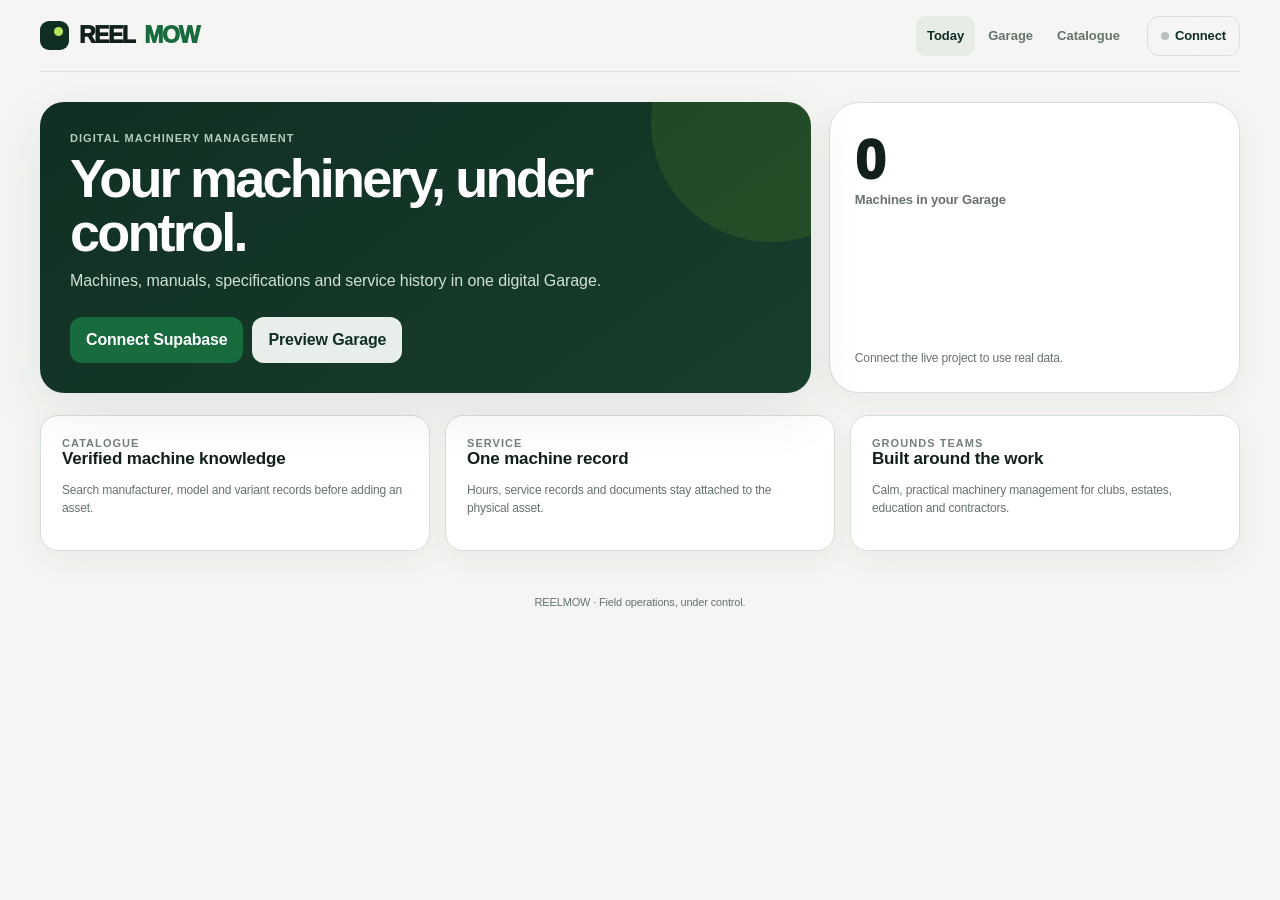
==== index.html @ 4214bd29 "ux: bust frontend assets for UX foundation" ====
<!doctype html>
<html lang="en">
<head>
<meta charset="utf-8">
<meta name="viewport" content="width=device-width,initial-scale=1,viewport-fit=cover">
<meta name="theme-color" content="#0b3324">
<meta name="apple-mobile-web-app-capable" content="yes">
<meta name="apple-mobile-web-app-status-bar-style" content="default">
<meta name="apple-mobile-web-app-title" content="REELMOW">
<title>REELMOW Garage</title>
<link rel="manifest" href="./manifest.webmanifest">
<link rel="icon" href="./icon.svg" type="image/svg+xml">
<link rel="stylesheet" href="./styles.css?v=ux1-1">
<style>
#app{min-height:100vh}
.startup{min-height:100vh;display:grid;place-items:center;padding:32px;font-family:system-ui,-apple-system,sans-serif;color:#18352a}
.startup-card{max-width:520px;width:100%;padding:32px;border:1px solid #dce6e0;border-radius:24px;background:#fff;box-shadow:0 20px 60px rgba(11,51,36,.08)}
.startup-mark{font-weight:800;letter-spacing:.08em;font-size:18px}.startup-mark span{color:#8fcf36}
.startup-title{font-size:32px;margin:18px 0 8px}.startup-copy{color:#61746b;line-height:1.6}
.startup-error{display:none;margin-top:18px;padding:14px;border-radius:12px;background:#fff2f0;color:#8b2e24;white-space:pre-wrap;font:13px/1.5 ui-monospace,SFMono-Regular,monospace}
</style>
</head>
<body>
<div id="app">
  <div class="startup">
    <div class="startup-card">
      <div class="startup-mark">REEL<span>MOW</span></div>
      <h1 class="startup-title">Opening Garage…</h1>
      <p class="startup-copy">Loading your machinery workspace.</p>
      <div id="startup-error" class="startup-error"></div>
    </div>
  </div>
</div>
<script>
window.addEventListener("error",function(e){
  var box=document.getElementById("startup-error");
  if(box){box.style.display="block";box.textContent="REELMOW could not start.\n"+(e.message||"JavaScript error")+"\n"+(e.filename||"")+" "+(e.lineno||"");}
});
window.addEventListener("unhandledrejection",function(e){
  var box=document.getElementById("startup-error");
  if(box){box.style.display="block";box.textContent="REELMOW could not start.\n"+(e.reason?.message||e.reason||"Startup error");}
});
</script>
<script src="./reelmow.config.js?v=20260927-5"></script>
<script>
if("serviceWorker" in navigator){
  window.addEventListener("load",()=>navigator.serviceWorker.register("./sw.js").catch(()=>{}));
}
</script>
<script type="module" src="./app.js?v=ux1-1"></script>
</body>
</html>
---- styles.css ----
:root{--bg:#f4f7f4;--surface:#fff;--surface2:#edf3ee;--ink:#122018;--muted:#69766e;--deep:#0b3324;--green:#168447;--lime:#8bdb18;--line:#d9e1db;--danger:#b93636;--shadow:0 18px 50px rgba(15,45,29,.08);--radius:24px}*{box-sizing:border-box}html{background:var(--bg)}body{margin:0;color:var(--ink);font-family:-apple-system,BlinkMacSystemFont,"SF Pro Display","Helvetica Neue",Arial,sans-serif}button,input{font:inherit}.shell{max-width:1180px;margin:auto;padding:0 22px 100px}.topbar{height:76px;display:flex;align-items:center;justify-content:space-between;position:sticky;top:0;z-index:20;background:rgba(244,247,244,.9);backdrop-filter:blur(18px);border-bottom:1px solid rgba(217,225,219,.7)}.brand{display:flex;align-items:center;gap:10px;font-weight:950;letter-spacing:-1.8px;font-size:25px}.brand span{color:var(--green)}.mark{width:30px;height:30px;border-radius:10px;background:var(--deep);position:relative}.mark:after{content:"";position:absolute;width:10px;height:10px;border-radius:50%;background:var(--lime);right:6px;top:6px}.top-actions{display:flex;gap:8px;align-items:center}.avatar{width:38px;height:38px;border-radius:50%;border:1px solid var(--line);background:var(--surface);display:grid;place-items:center;font-size:12px;font-weight:900}.page{padding-top:28px}.eyebrow{text-transform:uppercase;letter-spacing:1.3px;font-size:11px;font-weight:900;color:var(--muted)}h1{font-size:clamp(34px,6vw,54px);letter-spacing:-2.5px;line-height:1;margin:7px 0 10px}h2{font-size:25px;letter-spacing:-1px;margin:0 0 7px}h3{font-size:17px;margin:0 0 6px}.lede{color:var(--muted);font-size:16px;line-height:1.5;margin:0;max-width:690px}.hero{display:grid;grid-template-columns:1.5fr .8fr;gap:18px;margin-bottom:22px}.hero-card{background:var(--deep);color:#fff;border-radius:30px;padding:30px;box-shadow:var(--shadow);position:relative;overflow:hidden}.hero-card:after{content:"";position:absolute;width:240px;height:240px;border-radius:50%;background:rgba(139,219,24,.11);right:-80px;top:-100px}.hero-copy{position:relative;z-index:1}.hero-card .eyebrow{color:#a8c3b4}.hero-card h1{max-width:650px}.hero-stat{background:var(--surface);border:1px solid var(--line);border-radius:30px;padding:25px;box-shadow:var(--shadow);display:flex;flex-direction:column;justify-content:space-between}.stat-num{font-size:55px;font-weight:950;letter-spacing:-3px}.stat-label{color:var(--muted);font-size:13px;font-weight:800}.grid{display:grid;grid-template-columns:repeat(3,1fr);gap:15px}.grid.two{grid-template-columns:repeat(2,1fr)}.card{background:var(--surface);border:1px solid var(--line);border-radius:var(--radius);padding:20px;box-shadow:0 8px 28px rgba(20,40,25,.045)}.machine-card{cursor:pointer;transition:transform .16s,box-shadow .16s}.machine-card:hover{transform:translateY(-2px);box-shadow:var(--shadow)}.machine-visual{height:150px;border-radius:18px;background:linear-gradient(135deg,#dfeadf,#f7faf7);display:grid;place-items:center;margin-bottom:16px}.glyph{font-size:55px}.machine-name{font-size:21px;font-weight:900;letter-spacing:-.7px}.machine-sub{color:var(--muted);font-size:13px;margin-top:4px}.machine-meta{display:flex;justify-content:space-between;align-items:end;margin-top:18px}.badge{display:inline-flex;align-items:center;gap:6px;border-radius:999px;padding:7px 10px;background:var(--surface2);color:var(--deep);font-size:10px;font-weight:900;text-transform:uppercase;letter-spacing:.5px}.badge.ready:before{content:"";width:7px;height:7px;border-radius:50%;background:var(--green)}.badge.service{background:#fff1d9;color:#80500b}.badge.service:before{content:"";width:7px;height:7px;border-radius:50%;background:#d89016}.badge.history{background:#eef2ef;color:#4f5f56}.badge.history:before{content:"";width:7px;height:7px;border-radius:50%;background:#7a8b82}.badge.fault{background:#ffe8e8;color:#8d2929}.badge.fault:before{content:"";width:7px;height:7px;border-radius:50%;background:#b93636}.badge.retired{background:#e8ebea;color:#5f6863}.badge.retired:before{content:"";width:7px;height:7px;border-radius:50%;background:#7c8580}.btn{border:0;border-radius:15px;min-height:48px;padding:13px 17px;background:var(--green);color:#fff;font-weight:850;cursor:pointer}.btn:disabled{opacity:.45;cursor:not-allowed}.btn.secondary{background:var(--surface2);color:var(--deep)}.btn.ghost{background:transparent;color:var(--deep);border:1px solid var(--line)}.btn.small{min-height:40px;padding:9px 13px;font-size:13px}.actions{display:flex;gap:9px;flex-wrap:wrap}.section-head{display:flex;justify-content:space-between;align-items:end;gap:12px;margin:34px 0 14px}.empty{padding:48px 20px;text-align:center}.empty-icon{width:62px;height:62px;border-radius:20px;background:var(--surface2);display:grid;place-items:center;font-size:26px;margin:0 auto 15px}.muted,.tiny{color:var(--muted)}.tiny{font-size:12px;line-height:1.5}.metric-row{display:grid;grid-template-columns:repeat(2,1fr);gap:10px}.metric{padding:15px;border-radius:16px;background:var(--surface2)}.metric .num{font-size:27px;font-weight:950;letter-spacing:-1px}.metric .label{font-size:10px;text-transform:uppercase;letter-spacing:.7px;color:var(--muted);font-weight:850}.list{border-top:1px solid var(--line);margin-top:10px}.list-row{display:flex;justify-content:space-between;gap:15px;padding:15px 0;border-bottom:1px solid var(--line)}.list-title{font-weight:800}.list-meta{font-size:12px;color:var(--muted);margin-top:3px}.search-wrap{position:relative}.search{width:100%;height:54px;border:1px solid var(--line);border-radius:17px;background:#fff;padding:0 17px 0 47px;outline:none;font-size:16px}.search:focus,.input:focus{border-color:#7fb497;box-shadow:0 0 0 4px rgba(22,132,71,.08)}.search-icon{position:absolute;left:17px;top:16px;color:var(--muted)}.result-list{margin-top:10px}.result{width:100%;text-align:left;border:1px solid var(--line);background:#fff;border-radius:18px;padding:15px;display:flex;justify-content:space-between;align-items:center;gap:12px;margin:8px 0;cursor:pointer}.result:hover{border-color:#9bb9a5}.result-name{font-weight:900}.result-meta{font-size:12px;color:var(--muted);margin-top:3px}.arrow{font-size:20px;color:var(--muted)}.field{margin-bottom:14px}.field label{display:block;font-size:11px;color:var(--muted);font-weight:850;text-transform:uppercase;letter-spacing:.65px;margin-bottom:6px}.input{width:100%;height:48px;border:1px solid var(--line);border-radius:13px;padding:0 13px;background:#fff;outline:none}.note{padding:13px 14px;border-radius:15px;background:var(--surface2);font-size:12px;line-height:1.5;color:#3d5145}.detail-head{display:flex;align-items:flex-start;justify-content:space-between;gap:18px;margin-bottom:20px}.back{border:0;background:none;padding:0;color:var(--muted);font-weight:800;cursor:pointer;margin-bottom:18px}.machine-title{display:flex;align-items:center;gap:15px}.machine-title-icon{width:72px;height:72px;border-radius:21px;background:var(--deep);color:var(--lime);display:grid;place-items:center;font-size:32px}.detail-grid{display:grid;grid-template-columns:1.15fr .85fr;gap:16px}.spec-grid{display:grid;grid-template-columns:repeat(2,1fr);gap:9px}.spec{padding:13px;border:1px solid var(--line);border-radius:15px}.spec .v{font-weight:900;font-size:17px}.spec .k{font-size:10px;color:var(--muted);text-transform:uppercase;font-weight:850;letter-spacing:.55px;margin-top:4px}.modal-backdrop{position:fixed;inset:0;background:rgba(8,25,17,.48);backdrop-filter:blur(5px);z-index:50;display:grid;place-items:end center;padding:14px}.modal{background:var(--surface);border-radius:28px;padding:23px;max-width:540px;width:100%;max-height:90vh;overflow:auto;box-shadow:0 30px 100px rgba(0,0,0,.25)}.modal-head{display:flex;justify-content:space-between;gap:12px;align-items:start;margin-bottom:18px}.close{border:0;background:var(--surface2);width:36px;height:36px;border-radius:50%;cursor:pointer;font-size:18px}.toast{position:fixed;left:50%;bottom:26px;transform:translateX(-50%);background:#13231a;color:#fff;padding:12px 16px;border-radius:14px;font-size:13px;font-weight:750;z-index:100;box-shadow:var(--shadow)}.error{padding:13px 14px;background:#fae1e1;color:#8e2b2b;border-radius:14px;font-size:13px;line-height:1.45}.loading{display:grid;place-items:center;padding:55px 20px;color:var(--muted)}.spinner{width:25px;height:25px;border:3px solid #dbe4dd;border-top-color:var(--green);border-radius:50%;animation:spin .7s linear infinite;margin-bottom:10px}@keyframes spin{to{transform:rotate(360deg)}}.footer{margin-top:45px;color:var(--muted);font-size:11px;text-align:center}.dot{width:8px;height:8px;border-radius:50%;background:#b8c1ba;display:inline-block;margin-right:6px}.dot.ok{background:var(--lime)}
@media(max-width:800px){.hero,.detail-grid{grid-template-columns:1fr}.grid{grid-template-columns:repeat(2,1fr)}.shell{padding:0 15px 100px}.topbar{height:68px}.hero-card{padding:25px}.hero-stat{min-height:150px}.detail-head{display:block}.detail-head .actions{margin-top:14px}}
@media(max-width:500px){h1{font-size:38px}.grid,.grid.two{grid-template-columns:1fr}.spec-grid{grid-template-columns:1fr}.card{padding:17px}.hero-card,.hero-stat{border-radius:24px}}


.build-banner{margin:12px auto 0;max-width:1180px;padding:8px 12px;border:1px solid rgba(180,255,70,.25);border-radius:999px;background:rgba(180,255,70,.08);color:#b9ef62;font-size:11px;font-weight:800;letter-spacing:.12em;text-transform:uppercase;text-align:center}

.input[rows]{height:auto;min-height:96px;padding:12px 13px;resize:vertical;line-height:1.45}.empty-mini{padding:14px 0}.empty-mini .tiny{max-width:520px}.service-summary{display:flex;justify-content:space-between;align-items:center;gap:12px}.select{appearance:auto}

.photo-grid{display:grid;grid-template-columns:repeat(2,1fr);gap:10px}.photo-card{border:1px solid var(--line);border-radius:16px;overflow:hidden;background:var(--surface2);padding-bottom:10px}.photo-card img{display:block;width:100%;aspect-ratio:1.35;object-fit:cover;background:#dfe8e1}.photo-card .tiny{padding:8px 10px 0}@media(max-width:500px){.photo-grid{grid-template-columns:1fr 1fr}}


.quick-searches{display:flex;flex-wrap:wrap;gap:7px;margin:12px 0 10px}
.chip{border:1px solid var(--line);background:var(--surface2);color:var(--text);border-radius:999px;padding:8px 11px;font:700 11px/1 system-ui,-apple-system,sans-serif;cursor:pointer}
.chip:hover{border-color:#9bb7a7;background:#eef5f0}
.catalogue-help{display:flex;align-items:center;gap:9px;margin-top:15px;padding:13px 14px;border:1px solid var(--line);border-radius:15px;background:var(--surface2);font-size:11px}
.catalogue-help b{font-size:12px;white-space:nowrap}
.catalogue-help span{color:var(--muted);line-height:1.4;flex:1}
.catalogue-help .btn{white-space:nowrap}
@media(max-width:600px){.catalogue-help{align-items:flex-start;flex-wrap:wrap}.catalogue-help span{flex-basis:100%}}


/* Command centre */
.command-hero{display:grid;grid-template-columns:1.55fr .65fr;gap:16px;margin-bottom:16px}
.command-hero>div:first-child{background:var(--deep);color:#fff;border-radius:30px;padding:32px;box-shadow:var(--shadow);position:relative;overflow:hidden}
.command-hero>div:first-child:after{content:"";position:absolute;width:260px;height:260px;border-radius:50%;background:rgba(139,219,24,.10);right:-90px;top:-120px}
.command-hero>div:first-child>*{position:relative;z-index:1}
.command-hero-side{background:var(--surface);border:1px solid var(--line);border-radius:30px;padding:25px;display:flex;flex-direction:column;justify-content:center;box-shadow:var(--shadow)}
.hero-side-label,.kpi-label{font-size:10px;text-transform:uppercase;letter-spacing:.9px;font-weight:900;color:var(--muted)}
.hero-side-number{font-size:64px;line-height:1;font-weight:950;letter-spacing:-4px;margin:9px 0 4px}
.hero-side-copy,.kpi-meta{font-size:12px;color:var(--muted);line-height:1.45}
.kpi-grid{display:grid;grid-template-columns:repeat(4,1fr);gap:12px}
.kpi-card{background:var(--surface);border:1px solid var(--line);border-radius:20px;padding:18px;min-height:120px}
.kpi-card.alert{border-color:#efc77f;background:#fffaf1}
.kpi-value{font-size:32px;font-weight:950;letter-spacing:-1.5px;margin:7px 0 3px}
.attention-list{border:1px solid var(--line);border-radius:20px;background:var(--surface);overflow:hidden}
.attention-row{width:100%;border:0;border-bottom:1px solid var(--line);background:transparent;padding:16px 18px;display:flex;align-items:center;justify-content:space-between;gap:15px;text-align:left;cursor:pointer}
.attention-row:last-child{border-bottom:0}
.attention-row:hover{background:var(--surface2)}
.attention-row strong,.attention-row small{display:block}
.attention-row strong{font-size:14px}
.attention-row small{font-size:12px;color:var(--muted);margin-top:3px}
.calm-card{display:flex;align-items:center;gap:13px;padding:18px 20px}
.calm-mark{width:34px;height:34px;border-radius:50%;display:grid;place-items:center;background:var(--surface2);color:var(--green);font-weight:950}
@media(max-width:800px){.command-hero{grid-template-columns:1fr}.kpi-grid{grid-template-columns:repeat(2,1fr)}}
@media(max-width:500px){.kpi-grid{grid-template-columns:1fr 1fr}.kpi-card{min-height:105px;padding:15px}.kpi-value{font-size:27px}.command-hero>div:first-child,.command-hero-side{border-radius:24px;padding:23px}}


/* Product navigation */
.top-nav{display:flex;align-items:center;gap:4px;margin-left:auto;margin-right:16px}
.nav-link{border:0;background:transparent;color:var(--muted);font-size:13px;font-weight:850;padding:9px 12px;border-radius:11px;cursor:pointer}
.nav-link:hover{background:var(--surface2);color:var(--deep)}
.nav-link.active{background:var(--surface2);color:var(--deep)}
.breadcrumb{display:flex;align-items:center;gap:8px;margin-bottom:17px;color:var(--muted);font-size:12px;font-weight:750}
.breadcrumb .back{margin:0}
.breadcrumb>span:nth-last-child(1){color:var(--ink)}
@media(max-width:600px){.top-nav{order:3;width:100%;justify-content:center;margin:0;border-top:1px solid var(--line);padding-top:5px}.topbar{height:auto;min-height:68px;flex-wrap:wrap;padding-bottom:6px}.top-actions{margin-left:auto}.brand{margin-right:auto}.nav-link{padding:7px 11px}.breadcrumb{margin-top:3px}}

/* Phase 6 mobile-first product foundation */
.today-hero{display:grid;grid-template-columns:1.5fr .7fr;gap:14px;margin-bottom:16px}
.today-hero>div:first-child{background:var(--deep);color:#fff;border-radius:28px;padding:30px;box-shadow:var(--shadow)}
.today-status{background:var(--surface);border:1px solid var(--line);border-radius:28px;padding:22px;display:flex;align-items:center;gap:12px;box-shadow:var(--shadow)}
.status-dot{width:12px;height:12px;border-radius:50%;background:var(--green);box-shadow:0 0 0 6px rgba(22,132,71,.1);flex:0 0 auto}
.today-status strong,.today-status small{display:block}.today-status small{font-size:12px;color:var(--muted);margin-top:3px}
.quick-actions{display:grid;grid-template-columns:repeat(4,1fr);gap:10px;margin:0 0 30px}
.quick-action{min-height:116px;text-align:left;border:1px solid var(--line);background:var(--surface);border-radius:20px;padding:16px;cursor:pointer;box-shadow:0 8px 28px rgba(20,40,25,.045)}
.quick-action:hover{border-color:#9bb9a5;transform:translateY(-1px)}
.quick-icon{display:grid;place-items:center;width:36px;height:36px;border-radius:12px;background:var(--surface2);color:var(--green);font-size:20px;font-weight:900;margin-bottom:15px}
.quick-action strong,.quick-action small{display:block}.quick-action strong{font-size:13px}.quick-action small{font-size:11px;color:var(--muted);margin-top:4px}
.today-section{margin-top:26px}.today-tasks{border:1px solid var(--line);border-radius:20px;overflow:hidden;background:var(--surface)}
.today-task{width:100%;border:0;border-bottom:1px solid var(--line);background:transparent;padding:17px 18px;display:flex;align-items:center;justify-content:space-between;gap:12px;text-align:left;cursor:pointer}
.today-task:last-child{border-bottom:0}.today-task:hover{background:var(--surface2)}
.today-task strong,.today-task small{display:block}.today-task strong{font-size:14px}.today-task small{font-size:12px;color:var(--muted);margin-top:3px}
.today-machine-strip{display:grid;grid-template-columns:repeat(4,1fr);gap:12px}.today-machine-strip .machine-card .machine-visual{height:110px}
.page-intro{margin-bottom:20px}
.mobile-nav{display:none}
@media(max-width:800px){
  .today-hero{grid-template-columns:1fr}
  .quick-actions{grid-template-columns:repeat(2,1fr)}
  .today-machine-strip{grid-template-columns:repeat(2,1fr)}
}
@media(max-width:600px){
  body{padding-bottom:76px}
  .shell{padding:0 14px 35px}
  .topbar{position:sticky;top:0}
  .top-nav{display:none}
  .top-actions .btn{min-height:40px;padding:9px 11px}
  .today-hero>div:first-child,.today-status{border-radius:22px}
  .today-hero>div:first-child{padding:24px}
  .today-status{padding:17px}
  .quick-actions{gap:8px;margin-bottom:25px}
  .quick-action{min-height:108px;padding:14px;border-radius:17px}
  .quick-icon{margin-bottom:11px}
  .today-machine-strip{grid-template-columns:1fr}
  .today-machine-strip .machine-card .machine-visual{height:130px}
  .mobile-nav{position:fixed;display:grid;grid-template-columns:repeat(4,1fr);left:10px;right:10px;bottom:10px;z-index:40;padding:7px;border:1px solid var(--line);border-radius:19px;background:rgba(255,255,255,.94);backdrop-filter:blur(18px);box-shadow:0 15px 45px rgba(15,45,29,.15)}
  .mobile-nav .nav-link{padding:11px 4px;font-size:11px}
}


/* Phase 7 field operations */
.picker-list{display:grid;gap:8px}
.picker-row{width:100%;border:1px solid var(--line);background:var(--surface);border-radius:16px;padding:14px;display:flex;align-items:center;justify-content:space-between;gap:12px;text-align:left;cursor:pointer}
.picker-row:hover{border-color:#8caf98;background:var(--surface2)}
.picker-row strong{display:block;font-size:14px}
.picker-row small{display:block;color:var(--muted);font-size:11px;margin-top:4px}
.picker-hours{font-size:11px;color:var(--muted);font-weight:800;white-space:nowrap}
.activity-list{margin-top:20px;background:var(--surface);border:1px solid var(--line);border-radius:22px;overflow:hidden}
.activity-row{display:flex;align-items:flex-start;gap:13px;padding:16px 18px;border-bottom:1px solid var(--line)}
.activity-row:last-child{border-bottom:0}
.activity-icon{width:38px;height:38px;border-radius:13px;background:var(--surface2);display:grid;place-items:center;font-weight:950;flex:0 0 auto}
.activity-icon.fault{background:#fff0f0;color:#9b2f2f}
.activity-icon.service{background:#fff5e3;color:#8a5a12}
.activity-icon.hours{background:#eaf5ed;color:var(--deep)}
.activity-body{flex:1;min-width:0}
.activity-title{font-weight:900}
.activity-machine{font-size:11px;color:var(--muted);margin-top:3px}
.activity-detail{font-size:12px;color:var(--muted);margin-top:7px;line-height:1.45;overflow-wrap:anywhere}
.fault-task{border-color:#efd0d0}
.fault-low{background:#edf3ee;color:#405b4b}
.fault-medium{background:#fff5e3;color:#80500b}
.fault-high,.fault-critical{background:#ffe8e8;color:#8d2929}
.fault-row{align-items:center}
@media(max-width:600px){
  .picker-row{padding:15px 13px}
  .activity-row{padding:14px 13px}
  .activity-row>.badge{display:none}
}


/* Mow Mode */
.quick-mow{border-color:#b8d98b!important;background:#f2f9e9!important}
.mow-screen{min-height:calc(100vh - 92px);max-width:760px;margin:0 auto;padding:8px 0 30px}
.mow-top{display:flex;align-items:flex-start;justify-content:space-between;gap:15px;margin-bottom:18px}
.mow-top h1{font-size:34px;margin:5px 0 4px}
.mow-live-card{background:var(--deep);color:#fff;border-radius:28px;padding:22px;box-shadow:var(--shadow)}
.mow-live-state{display:grid;grid-template-columns:auto 1fr;column-gap:10px;align-items:center}
.mow-live-state .mow-live-dot{grid-row:1 / span 2;width:11px;height:11px;border-radius:50%;background:var(--lime);box-shadow:0 0 0 6px rgba(139,219,24,.12)}
.mow-live-dot.paused{background:#d89016;box-shadow:0 0 0 6px rgba(216,144,22,.12)}
.mow-live-state strong{font-size:13px;letter-spacing:.7px}
.mow-live-state small{font-size:11px;color:#b6cabe}
.mow-metrics{display:grid;grid-template-columns:repeat(3,1fr);gap:10px;margin-top:22px}
.mow-metrics>div{background:rgba(255,255,255,.07);border-radius:17px;padding:14px}
.mow-metrics span{display:block;font-size:24px;font-weight:950;letter-spacing:-1px}
.mow-metrics small{display:block;color:#a8c1b3;font-size:10px;text-transform:uppercase;letter-spacing:.7px;margin-top:3px}
.mow-target{display:flex;align-items:center;gap:10px;margin-top:13px;font-size:11px;color:#a8c1b3}
.mow-target strong{color:#fff;text-transform:capitalize}
.mow-target span:last-child{margin-left:auto}
.mow-map{height:330px;margin:15px 0;background:linear-gradient(135deg,#eaf1e9,#f8faf8);border:1px solid var(--line);border-radius:28px;position:relative;overflow:hidden;display:grid;place-items:center}
.mow-map:before,.mow-map:after{content:"";position:absolute;inset:-20%;background:repeating-linear-gradient(105deg,transparent 0 34px,rgba(22,132,71,.055) 35px 37px);transform:rotate(-8deg)}
.mow-map:after{transform:rotate(82deg);opacity:.35}
.mow-crosshair{position:relative;z-index:1;width:56px;height:56px;border:2px solid var(--green);border-radius:50%;display:grid;place-items:center;background:rgba(255,255,255,.72);font-size:25px;color:var(--deep)}
.mow-map-copy{position:absolute;z-index:2;left:16px;bottom:16px;background:rgba(255,255,255,.9);border:1px solid var(--line);border-radius:15px;padding:11px 13px}
.mow-map-copy strong{display:block;font-size:12px}
.mow-map-copy small{display:block;color:var(--muted);font-size:10px;margin-top:3px}
.mow-controls{display:grid;grid-template-columns:1fr 1.5fr;gap:10px}
.mow-stop{background:#a93434!important}
@media(max-width:600px){
  .mow-screen{padding-top:0}
  .mow-live-card{border-radius:23px;padding:17px}
  .mow-map{height:calc(100vh - 500px);min-height:240px;max-height:430px;border-radius:23px}
  .mow-metrics span{font-size:20px}
}

.mow-track{position:absolute;inset:0;width:100%;height:100%;z-index:1}.mow-track polyline{fill:none;stroke:var(--green);stroke-width:4;stroke-linecap:round;stroke-linejoin:round;filter:drop-shadow(0 2px 2px rgba(11,51,36,.18))}.mow-map .mow-crosshair{z-index:2}


/* =========================================================
   REELMOW UX 1.0 — Experience foundation
   Purpose: move the product from generic dashboard UI toward
   a calm, field-first operational interface.
   ========================================================= */

:root{
  --bg:#f5f6f3;
  --surface:#ffffff;
  --surface2:#eef2ed;
  --surface3:#e5ebe5;
  --ink:#132019;
  --muted:#66736b;
  --deep:#102f22;
  --deep-2:#183e2d;
  --green:#176b3d;
  --green-strong:#0f5a31;
  --lime:#b7e45a;
  --line:#d8dfd9;
  --danger:#b33b35;
  --warning:#a66a0b;
  --shadow:0 10px 30px rgba(16,47,34,.055);
  --shadow-lg:0 18px 55px rgba(16,47,34,.09);
  --radius:18px;
  --radius-lg:24px;
  --tap:46px;
}

html{background:var(--bg);-webkit-text-size-adjust:100%}
body{color:var(--ink);font-family:-apple-system,BlinkMacSystemFont,"SF Pro Text","SF Pro Display","Helvetica Neue",Arial,sans-serif;letter-spacing:-.01em}
button,.btn,.nav-link,.quick-action,.picker-row,.today-task,.attention-row,.machine-card{transition:background-color .16s ease,border-color .16s ease,transform .16s ease,box-shadow .16s ease,opacity .16s ease}
button:active,.btn:active,.quick-action:active,.picker-row:active,.today-task:active,.attention-row:active{transform:scale(.985)}
button:focus-visible,.btn:focus-visible,.input:focus-visible,.nav-link:focus-visible{outline:3px solid rgba(183,228,90,.75);outline-offset:2px}

.shell{max-width:1240px;padding-left:20px;padding-right:20px}
.topbar{height:72px;background:rgba(245,246,243,.88);border-bottom:1px solid rgba(216,223,217,.78);backdrop-filter:blur(22px);-webkit-backdrop-filter:blur(22px)}
.brand{font-size:23px;letter-spacing:-1.5px}
.mark{width:29px;height:29px;border-radius:9px;background:var(--deep)}
.mark:after{width:9px;height:9px;background:var(--lime);right:6px;top:6px}
.top-nav{gap:2px}
.nav-link{min-height:40px;border-radius:10px;padding:9px 11px;font-size:13px}
.nav-link.active{background:#e7ece7;color:var(--deep)}
.page{padding-top:30px}
h1{font-weight:800;letter-spacing:-2.8px}
h2{font-weight:780;letter-spacing:-1.1px}
h3{font-weight:760}
.eyebrow{letter-spacing:1.05px;color:#748078}
.lede{letter-spacing:-.005em}

.card,.hero-stat,.command-hero-side,.kpi-card,.attention-list,.today-tasks,.today-status{
  border-color:var(--line);
  box-shadow:var(--shadow);
}
.card{border-radius:var(--radius);padding:21px}
.hero-card,.command-hero>div:first-child,.today-hero>div:first-child{border-radius:var(--radius-lg);box-shadow:var(--shadow-lg)}
.hero-card,.command-hero>div:first-child,.today-hero>div:first-child{background:linear-gradient(145deg,var(--deep),var(--deep-2))}
.hero-card h1,.command-hero h1,.today-hero h1{letter-spacing:-2.8px}
.hero-card .eyebrow,.command-hero .eyebrow,.today-hero .eyebrow{color:#b8cbbf}

.btn{
  min-height:var(--tap);
  border-radius:12px;
  padding:11px 16px;
  font-weight:760;
  letter-spacing:-.01em;
  box-shadow:none;
}
.btn:not(.secondary):not(.ghost){background:var(--green)}
.btn:not(.secondary):not(.ghost):hover{background:var(--green-strong)}
.btn.secondary{background:#e8eee9;color:var(--deep)}
.btn.secondary:hover{background:#dfe8e1}
.btn.ghost{background:transparent;border-color:var(--line);color:var(--deep)}

.quick-actions{gap:10px}
.quick-action{
  min-height:108px;
  border-radius:16px;
  padding:15px;
  box-shadow:none;
  border-color:var(--line);
}
.quick-action:hover{border-color:#b9c8bd;background:#fbfcfb;transform:translateY(-1px)}
.quick-action.quick-mow{background:var(--deep);border-color:var(--deep);color:#fff}
.quick-action.quick-mow small{color:#b9cbbf}
.quick-action.quick-mow .quick-icon{background:rgba(183,228,90,.14);color:var(--lime)}
.quick-icon{width:34px;height:34px;border-radius:10px;background:#e8eee9;color:var(--green);margin-bottom:13px}

.today-section{margin-top:32px}
.section-head{margin:0 0 13px}
.section-head h2{margin-top:2px}

.today-task,.attention-row{
  min-height:68px;
  padding:15px 17px;
  background:var(--surface);
}
.today-task:hover,.attention-row:hover{background:#f8faf8}
.today-task strong,.attention-row strong{font-weight:730}
.today-task small,.attention-row small{line-height:1.35}
.badge{min-height:28px;padding:6px 9px;border-radius:999px;font-size:9px;letter-spacing:.6px}
.badge.ready{background:#e8f1e9;color:#176b3d}
.badge.service{background:#fff3dc;color:#85530a}
.badge.history{background:#edf0ed;color:#5d6a62}
.badge.fault{background:#fce9e7;color:#96312b}
.badge.ready:before,.badge.service:before,.badge.history:before,.badge.fault:before{width:6px;height:6px}

.machine-card{overflow:hidden}
.machine-card:hover{transform:translateY(-1px);box-shadow:var(--shadow-lg)}
.machine-visual{
  height:132px;
  border-radius:14px;
  margin:-2px -2px 15px;
  background:linear-gradient(145deg,#e3ebe4,#f4f7f4);
}
.glyph{font-size:46px;color:#52705f}
.machine-name{font-size:19px;letter-spacing:-.65px}
.machine-sub{line-height:1.4}

.metric{background:#eef2ed;border-radius:13px}
.metric .num{font-weight:820}
.spec{border-radius:13px;background:#fbfcfb}
.spec .v{font-weight:760}

.search{height:52px;border-radius:13px}
.input{min-height:48px;border-radius:12px}
.field label{font-size:10px;letter-spacing:.7px}

.modal-backdrop{background:rgba(7,22,15,.56);backdrop-filter:blur(8px);-webkit-backdrop-filter:blur(8px);padding:10px}
.modal{border-radius:22px;padding:22px;box-shadow:0 30px 90px rgba(0,0,0,.24)}
.close{width:40px;height:40px;background:#edf1ed}
.toast{border-radius:12px;box-shadow:0 12px 40px rgba(0,0,0,.18);padding:12px 15px}

.photo-card{border-radius:13px}
.photo-card img{aspect-ratio:1.25}

.mow-screen{max-width:900px;margin:0 auto}
.mow-live-card{border-radius:24px;box-shadow:var(--shadow-lg)}
.mow-map{border-radius:24px;overflow:hidden}
.mow-controls .btn{min-height:52px;border-radius:14px}

@media(max-width:600px){
  .shell{padding-left:14px;padding-right:14px}
  .topbar{min-height:66px}
  .page{padding-top:20px}
  h1{letter-spacing:-2px}
  .card{padding:17px}
  .quick-action{min-height:104px}
  .mobile-nav{
    left:8px;right:8px;bottom:8px;
    border-radius:17px;
    padding:6px;
    background:rgba(255,255,255,.94);
    box-shadow:0 12px 40px rgba(16,47,34,.16);
  }
  .mobile-nav .nav-link{min-height:48px;padding:8px 4px}
}

@media(prefers-reduced-motion:reduce){
  *,*::before,*::after{scroll-behavior:auto!important;transition-duration:.01ms!important;animation-duration:.01ms!important;animation-iteration-count:1!important}
}


/* UX 1.0 interaction details */
.machine-svg,.quick-icon svg{width:24px;height:24px;display:block}
.machine-svg{width:64px;height:48px}
.quick-action.quick-mow{grid-column:span 2;min-height:116px}
.quick-action.quick-mow .quick-icon{width:40px;height:40px}
.status-dot.status-attention{background:#c98a1b;box-shadow:0 0 0 6px rgba(201,138,27,.12)}
.calm-mark{font-size:16px}
.today-machine-strip .machine-card{min-width:0}
@media(max-width:800px){
  .quick-action.quick-mow{grid-column:span 2}
}
@media(max-width:600px){
  .quick-action.quick-mow{grid-column:span 2;min-height:112px}
}
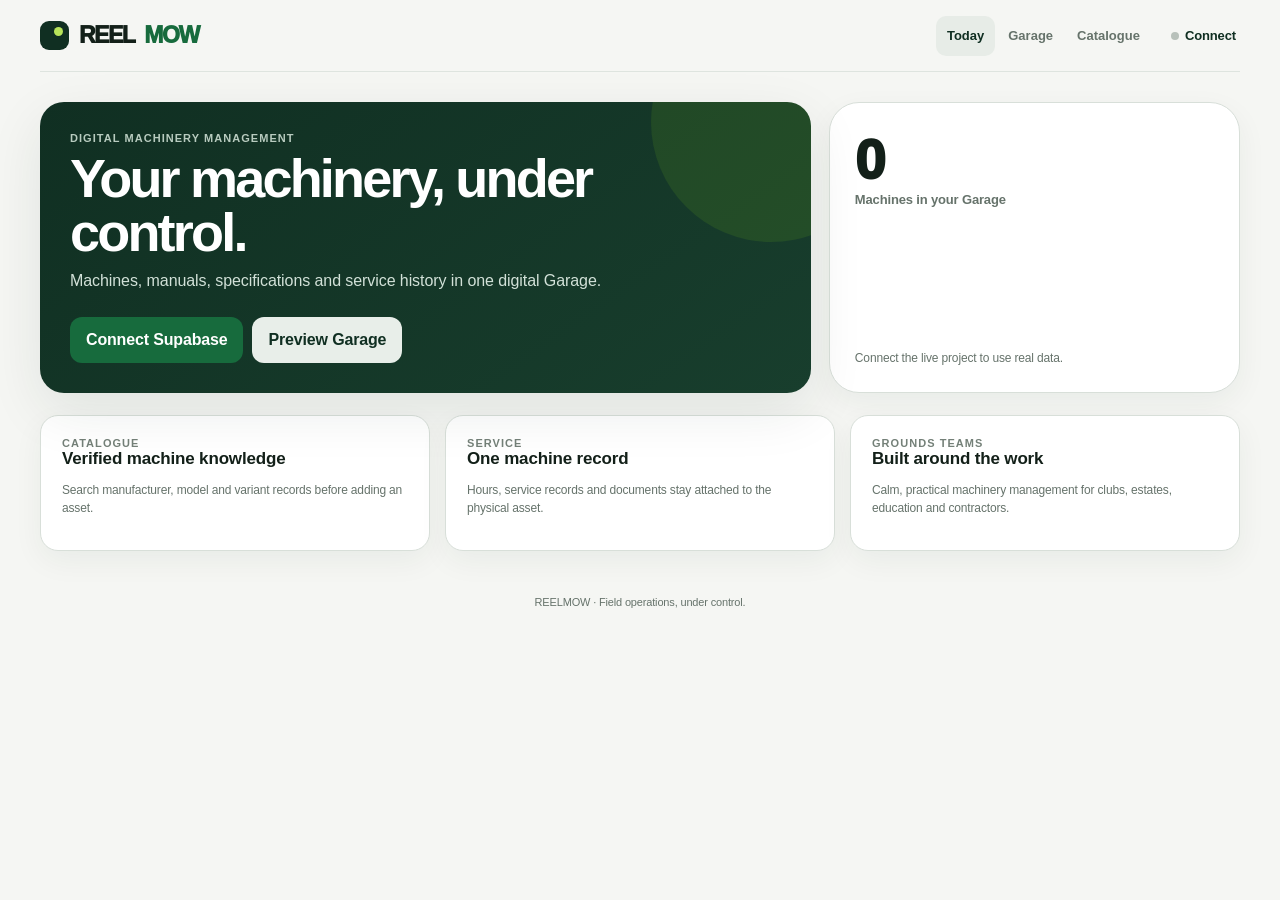
==== commit 0f27fcf2: "UX 2.0.1 — refresh web assets" ====
--- a/index.html
+++ b/index.html
@@ -10,7 +10,7 @@
 <title>REELMOW Garage</title>
 <link rel="manifest" href="./manifest.webmanifest">
 <link rel="icon" href="./icon.svg" type="image/svg+xml">
-<link rel="stylesheet" href="./styles.css?v=ux1-1">
+<link rel="stylesheet" href="./styles.css?v=ux2-2">
 <style>
 #app{min-height:100vh}
 .startup{min-height:100vh;display:grid;place-items:center;padding:32px;font-family:system-ui,-apple-system,sans-serif;color:#18352a}
@@ -41,12 +41,12 @@
   if(box){box.style.display="block";box.textContent="REELMOW could not start.\n"+(e.reason?.message||e.reason||"Startup error");}
 });
 </script>
-<script src="./reelmow.config.js?v=20260927-5"></script>
+<script src="./reelmow.config.js?v=20260927-15"></script>
 <script>
 if("serviceWorker" in navigator){
   window.addEventListener("load",()=>navigator.serviceWorker.register("./sw.js").catch(()=>{}));
 }
 </script>
-<script type="module" src="./app.js?v=ux1-1"></script>
+<script type="module" src="./app.js?v=ux2-2"></script>
 </body>
 </html>
--- a/styles.css
+++ b/styles.css
@@ -341,3 +341,265 @@
 @media(max-width:600px){
   .quick-action.quick-mow{grid-column:span 2;min-height:112px}
 }
+
+
+/* UX 2.0 — fluid field navigation
+   Reduce vertical stacking. Keep the first decision in one viewport.
+*/
+.today-compact{max-width:860px;margin:0 auto;padding:4px 0 30px}
+.today-heading{display:flex;align-items:center;justify-content:space-between;gap:18px;margin-bottom:14px}
+.today-heading h1{font-size:34px;margin:3px 0 0;letter-spacing:-2px}
+.today-fleet-status{display:flex;align-items:center;gap:9px;padding:9px 12px;border:1px solid var(--line);border-radius:999px;background:var(--surface);white-space:nowrap}
+.today-fleet-status strong,.today-fleet-status small{display:block}
+.today-fleet-status strong{font-size:12px}
+.today-fleet-status small{font-size:10px;color:var(--muted);margin-top:2px}
+.start-mow-bar{width:100%;display:flex;align-items:center;gap:13px;text-align:left;border:0;border-radius:18px;background:var(--deep);color:#fff;padding:14px 16px;box-shadow:var(--shadow-lg);cursor:pointer;margin-bottom:9px}
+.start-mow-bar:hover{background:var(--deep-2);transform:translateY(-1px)}
+.start-mow-icon{width:40px;height:40px;border-radius:12px;background:rgba(183,228,90,.14);color:var(--lime);display:grid;place-items:center;flex:0 0 auto}
+.start-mow-icon svg{width:23px;height:23px}
+.start-mow-bar strong,.start-mow-bar small{display:block}
+.start-mow-bar strong{font-size:15px}
+.start-mow-bar small{font-size:11px;color:#b8cbbf;margin-top:2px}
+.start-mow-bar .row-arrow{margin-left:auto;color:#d8e6dd;font-size:23px}
+.quick-strip{display:grid;grid-template-columns:repeat(3,1fr);gap:8px;margin-bottom:25px}
+.quick-strip button{border:1px solid var(--line);background:var(--surface);border-radius:14px;min-height:54px;padding:9px 12px;display:flex;align-items:center;gap:9px;cursor:pointer;text-align:left}
+.quick-strip button:hover{background:var(--surface2);border-color:#b9c8bd}
+.quick-strip button span{width:30px;height:30px;border-radius:9px;background:var(--surface2);color:var(--green);display:grid;place-items:center}
+.quick-strip svg{width:18px;height:18px}
+.quick-strip strong{font-size:12px}
+.today-block{margin-top:22px}
+.today-block-head{display:flex;align-items:end;justify-content:space-between;gap:10px;margin-bottom:9px}
+.today-block-head h2{font-size:18px;margin:2px 0 0}
+.count-pill{min-width:24px;height:24px;border-radius:999px;background:#fff0e5;color:#8c4b13;display:grid;place-items:center;font-size:10px;font-weight:900}
+.text-button{border:0;background:transparent;color:var(--green);font-size:12px;font-weight:850;cursor:pointer;padding:5px}
+.today-attention-list,.today-fleet-list{border:1px solid var(--line);border-radius:17px;background:var(--surface);overflow:hidden;box-shadow:var(--shadow)}
+.today-attention-row,.today-machine-row{width:100%;border:0;border-bottom:1px solid var(--line);background:transparent;display:flex;align-items:center;gap:10px;text-align:left;cursor:pointer;padding:12px 13px}
+.today-attention-row:last-child,.today-machine-row:last-child{border-bottom:0}
+.today-attention-row:hover,.today-machine-row:hover{background:#f8faf8}
+.attention-main,.machine-row-copy{min-width:0;flex:1}
+.attention-main strong,.attention-main small,.machine-row-copy strong,.machine-row-copy small{display:block;overflow:hidden;text-overflow:ellipsis;white-space:nowrap}
+.attention-main strong,.machine-row-copy strong{font-size:12px}
+.attention-main small,.machine-row-copy small{font-size:10px;color:var(--muted);margin-top:3px}
+.today-attention-row .badge{flex:0 0 auto}
+.row-arrow{font-size:21px;color:#87938c;line-height:1;flex:0 0 auto}
+.today-clear{display:flex;align-items:center;gap:11px;padding:14px 15px;border:1px solid var(--line);border-radius:17px;background:var(--surface);box-shadow:var(--shadow)}
+.today-clear>span{width:30px;height:30px;border-radius:50%;display:grid;place-items:center;background:var(--surface2);color:var(--green);font-weight:900}
+.today-clear strong,.today-clear small{display:block}
+.today-clear strong{font-size:12px}
+.today-clear small{font-size:10px;color:var(--muted);margin-top:2px}
+.machine-row-icon{width:35px;height:35px;border-radius:10px;background:var(--surface2);color:#557261;display:grid;place-items:center;flex:0 0 auto}
+.machine-row-icon .machine-svg{width:27px;height:22px}
+.machine-row-status{display:flex;align-items:center;gap:5px;font-size:9px;font-weight:800;color:var(--muted);white-space:nowrap}
+.mini-status{display:inline-block;width:7px;height:7px;border-radius:50%;background:var(--green)}
+.mini-status.attention{background:#c98a1b}
+.status-change{border:0;background:transparent;color:var(--green);font-size:10px;font-weight:800;margin-left:8px;cursor:pointer}
+.today-machine-row .row-arrow{margin-left:2px}
+
+.machine-page{max-width:860px;margin:0 auto;padding-bottom:40px}
+.machine-back{margin-bottom:9px}
+.machine-back .back{font-size:12px}
+.machine-hero-compact{display:flex;align-items:center;justify-content:space-between;gap:20px;padding:12px 0 15px}
+.machine-identity{display:flex;align-items:center;gap:13px;min-width:0}
+.machine-hero-icon{width:58px;height:58px;border-radius:17px;background:var(--surface);border:1px solid var(--line);color:#557261;display:grid;place-items:center;box-shadow:var(--shadow);flex:0 0 auto}
+.machine-hero-icon .machine-svg{width:45px;height:34px}
+.machine-identity h1{font-size:30px;margin:3px 0 4px;letter-spacing:-1.8px}
+.machine-status-line{font-size:10px;color:var(--muted);display:flex;align-items:center}
+.machine-primary-actions{display:flex;gap:7px;flex-wrap:wrap;justify-content:flex-end}
+.machine-primary-actions .btn{min-height:42px;padding:9px 12px;font-size:11px}
+.compact-note{margin-bottom:12px;padding:10px 13px;font-size:11px}
+.machine-glance{display:grid;grid-template-columns:repeat(3,1fr);gap:8px;margin-bottom:12px}
+.glance-metric{background:var(--surface);border:1px solid var(--line);border-radius:15px;padding:13px 14px;box-shadow:var(--shadow)}
+.glance-metric strong,.glance-metric small{display:block}
+.glance-metric strong{font-size:21px;letter-spacing:-.8px}
+.glance-metric small{font-size:9px;color:var(--muted);text-transform:uppercase;letter-spacing:.6px;margin-top:3px}
+.machine-next{background:var(--deep);color:#fff;border-radius:18px;padding:14px 15px;margin-bottom:12px;box-shadow:var(--shadow-lg)}
+.machine-next .eyebrow{color:#b8cbbf}
+.machine-next .next-list{margin-top:7px}
+.machine-next .next-row{color:#fff;border-color:rgba(255,255,255,.09);background:transparent}
+.machine-next .next-row:hover{background:rgba(255,255,255,.06)}
+.machine-next .next-row small{color:#b8cbbf}
+.machine-next .next-row .badge.ready{background:rgba(183,228,90,.14);color:var(--lime)}
+.machine-next .next-row .badge.service{background:rgba(255,198,116,.16);color:#ffd59a}
+.machine-next .next-row .badge.history{background:rgba(255,255,255,.1);color:#d4ded8}
+.next-list{border-radius:12px;overflow:hidden}
+.next-row{width:100%;display:flex;align-items:center;gap:9px;text-align:left;border:0;border-bottom:1px solid var(--line);padding:10px 0;background:var(--surface);cursor:pointer}
+.next-row:last-child{border-bottom:0}
+.next-row>span:first-child{flex:1;min-width:0}
+.next-row strong,.next-row small{display:block}
+.next-row strong{font-size:12px;white-space:nowrap;overflow:hidden;text-overflow:ellipsis}
+.next-row small{font-size:9px;color:var(--muted);margin-top:2px}
+.next-row .badge{flex:0 0 auto}
+.next-row .row-arrow{font-size:18px}
+.next-more{font-size:9px;color:#b8cbbf;margin-top:7px}
+.next-empty{font-size:10px;color:#b8cbbf;margin-top:5px}
+.machine-disclosures{display:grid;gap:7px}
+.machine-disclosures details{border:1px solid var(--line);background:var(--surface);border-radius:15px;overflow:hidden;box-shadow:0 5px 18px rgba(20,40,25,.025)}
+.machine-disclosures summary{list-style:none;display:flex;align-items:center;justify-content:space-between;gap:12px;padding:14px 15px;cursor:pointer;font-size:13px;font-weight:800}
+.machine-disclosures summary::-webkit-details-marker{display:none}
+.machine-disclosures summary:after{content:"+";font-size:18px;color:#7a867f;font-weight:500}
+.machine-disclosures details[open] summary:after{content:"−"}
+.disclosure-meta{font-size:10px;font-weight:500;color:var(--muted);margin-left:auto;margin-right:5px}
+.disclosure-body{border-top:1px solid var(--line);padding:12px 15px 15px}
+.disclosure-action{margin-bottom:10px}
+.detail-facts{display:grid;grid-template-columns:repeat(3,1fr);gap:8px;margin-bottom:12px}
+.detail-facts>div{background:var(--surface2);border-radius:11px;padding:10px}
+.detail-facts small,.detail-facts strong{display:block}
+.detail-facts small{font-size:8px;text-transform:uppercase;letter-spacing:.5px;color:var(--muted)}
+.detail-facts strong{font-size:11px;margin-top:3px;overflow-wrap:anywhere}
+.evidence-actions{display:flex;gap:7px;margin-bottom:14px}
+.evidence-sub{margin-top:15px}
+.evidence-sub+.evidence-sub{border-top:1px solid var(--line);padding-top:13px}
+.machine-disclosures .list-row{padding:11px 0}
+.machine-disclosures .list{border:0}
+.machine-disclosures .service-task-row{padding:11px 0}
+.machine-disclosures .photo-grid{grid-template-columns:repeat(3,1fr)}
+
+@media(max-width:700px){
+  .today-compact{padding-top:0}
+  .today-heading{align-items:flex-start}
+  .today-heading h1{font-size:29px}
+  .today-fleet-status{padding:7px 9px}
+  .today-fleet-status strong{font-size:10px}
+  .today-fleet-status small{font-size:9px}
+  .machine-hero-compact{display:block}
+  .machine-primary-actions{justify-content:stretch;margin-top:12px}
+  .machine-primary-actions .btn{flex:1;min-width:0}
+  .machine-identity h1{font-size:27px}
+  .machine-glance{grid-template-columns:repeat(3,1fr)}
+  .glance-metric{padding:11px}
+  .glance-metric strong{font-size:18px}
+  .disclosure-meta{display:none}
+}
+@media(max-width:430px){
+  .today-heading{gap:8px}
+  .today-fleet-status{max-width:125px;white-space:normal;border-radius:13px}
+  .today-fleet-status .status-dot{width:9px;height:9px}
+  .quick-strip button{padding:8px}
+  .machine-primary-actions{display:grid;grid-template-columns:1fr 1fr}
+  .machine-glance{gap:6px}
+  .glance-metric{padding:10px 8px}
+  .glance-metric small{font-size:8px}
+}
+
+
+/* UX 2.0.1 — reduce dashboard chrome and increase field-tool warmth */
+.top-actions .btn.ghost{
+  border:0;
+  background:transparent;
+  padding:8px 4px;
+  min-height:40px;
+}
+.top-actions .btn.ghost:hover{background:var(--surface2)}
+.today-compact{max-width:780px;padding-top:8px}
+.today-heading{display:block;margin-bottom:18px}
+.today-heading h1{font-size:38px;max-width:620px;margin:4px 0 6px}
+.today-summary{margin:0;color:var(--muted);font-size:14px}
+.start-mow-bar{
+  min-height:70px;
+  border-radius:17px;
+  padding:15px 17px;
+  margin-bottom:30px;
+  box-shadow:0 12px 32px rgba(16,47,34,.12);
+}
+.start-mow-bar strong{font-size:16px}
+.start-mow-bar small{font-size:12px}
+.today-block{margin-top:30px}
+.today-section-head{
+  display:flex;
+  align-items:end;
+  justify-content:space-between;
+  gap:10px;
+  margin-bottom:8px;
+}
+.today-section-head h2{font-size:19px;margin:3px 0 0}
+.today-action-list,
+.today-fleet-list,
+.today-attention-list{
+  border:0;
+  border-top:1px solid var(--line);
+  border-bottom:1px solid var(--line);
+  border-radius:0;
+  background:transparent;
+  box-shadow:none;
+  overflow:visible;
+}
+.today-action-row,
+.today-machine-row,
+.today-attention-row{
+  min-height:64px;
+  width:100%;
+  border:0;
+  border-bottom:1px solid var(--line);
+  border-radius:0;
+  background:transparent;
+  display:flex;
+  align-items:center;
+  gap:12px;
+  padding:11px 2px;
+  text-align:left;
+}
+.today-action-row:last-child,
+.today-machine-row:last-child,
+.today-attention-row:last-child{border-bottom:0}
+.today-action-row:hover,
+.today-machine-row:hover,
+.today-attention-row:hover{background:transparent}
+.today-action-row:active,
+.today-machine-row:active,
+.today-attention-row:active{background:var(--surface2);transform:none}
+.today-action-row>span:nth-child(2),
+.today-machine-row .machine-row-copy,
+.today-attention-row .attention-main{flex:1;min-width:0}
+.today-action-row strong{font-size:13px}
+.today-action-row small{display:block;font-size:10px;color:var(--muted);margin-top:3px}
+.today-action-icon{
+  width:38px;height:38px;border-radius:12px;
+  display:grid;place-items:center;
+  background:var(--surface2);
+  color:var(--green);
+  flex:0 0 auto;
+}
+.today-action-icon svg{width:20px;height:20px}
+.today-action-row .row-arrow,
+.today-machine-row .row-arrow,
+.today-attention-row .row-arrow{margin-left:2px;color:#8b968f}
+.today-attention-section .today-section-head h2{font-size:17px}
+.today-attention-row{padding-left:0;padding-right:0}
+.today-attention-row .badge{margin-left:auto}
+.today-empty-row{
+  display:flex;align-items:center;gap:12px;
+  min-height:64px;padding:11px 0;
+  border-top:1px solid var(--line);
+  border-bottom:1px solid var(--line);
+}
+.today-empty-row strong,.today-empty-row small{display:block}
+.today-empty-row>div{flex:1}
+.today-empty-row small{font-size:10px;color:var(--muted);margin-top:3px}
+.today-fleet-section .today-machine-row:first-child{border-top:0}
+.today-fleet-section .machine-row-icon{
+  width:38px;height:38px;border-radius:12px;
+  background:var(--surface2);
+}
+.today-fleet-section .machine-row-copy strong{font-size:13px}
+.today-fleet-section .machine-row-copy small{font-size:10px}
+.count-pill{flex:0 0 auto}
+.mobile-nav{
+  border:1px solid rgba(216,223,217,.7);
+  background:rgba(255,255,255,.82);
+  backdrop-filter:blur(24px);
+  -webkit-backdrop-filter:blur(24px);
+  box-shadow:0 10px 35px rgba(16,47,34,.12);
+}
+.mobile-nav .nav-link{color:#66736b}
+.mobile-nav .nav-link.active{background:#e7ece7;color:var(--deep)}
+@media(max-width:700px){
+  .today-heading h1{font-size:32px;line-height:1.04}
+  .today-summary{font-size:13px}
+  .start-mow-bar{min-height:68px}
+}
+@media(max-width:430px){
+  .today-compact{padding-left:2px;padding-right:2px}
+  .today-heading h1{font-size:30px}
+  .start-mow-bar{margin-bottom:25px}
+  .today-action-row,.today-machine-row,.today-attention-row{min-height:62px}
+}
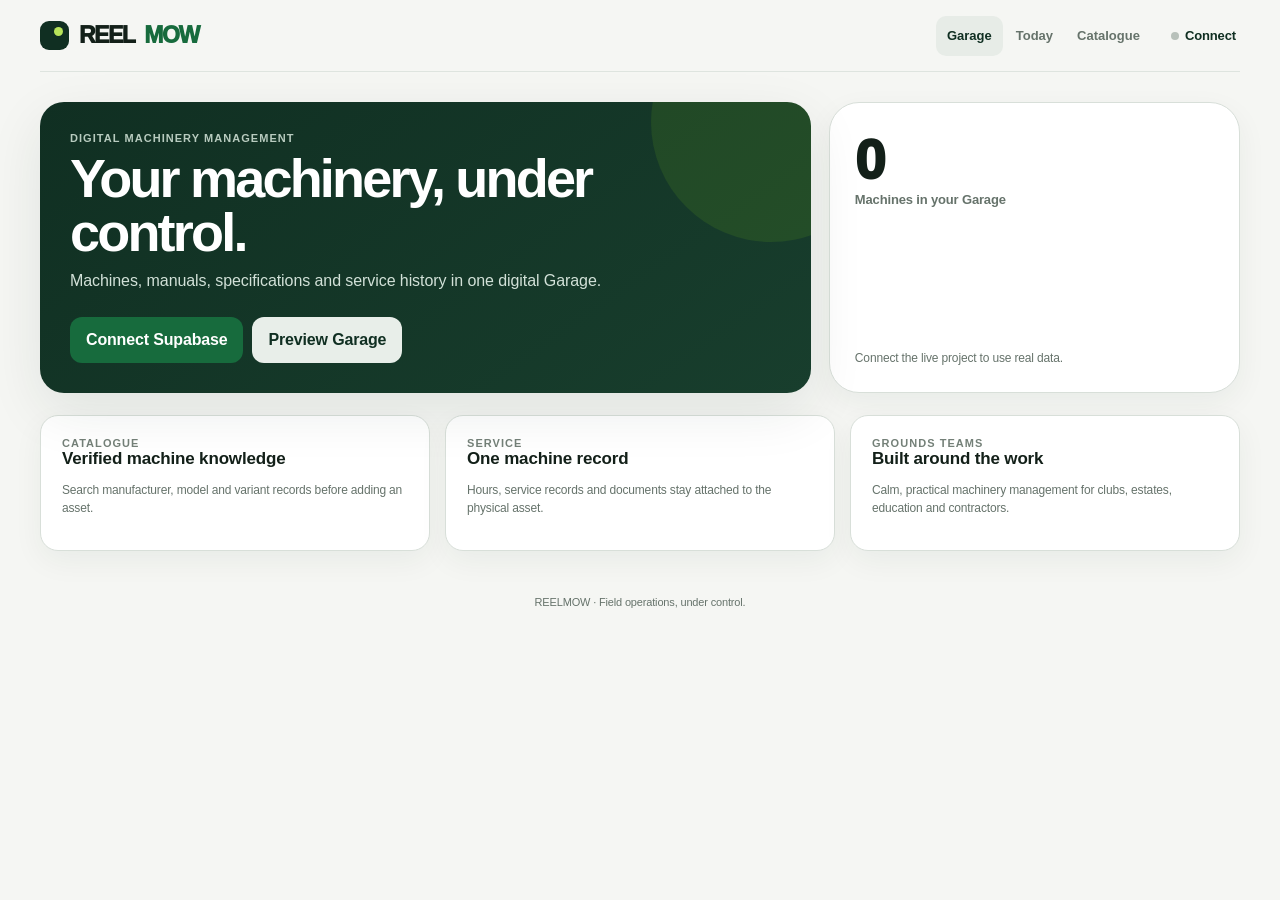
==== commit 6726b18f: "Garage 4.0: sourced UK grounds equipment discovery" ====
--- a/index.html
+++ b/index.html
@@ -10,7 +10,7 @@
 <title>REELMOW Garage</title>
 <link rel="manifest" href="./manifest.webmanifest">
 <link rel="icon" href="./icon.svg" type="image/svg+xml">
-<link rel="stylesheet" href="./styles.css?v=ux2-2">
+<link rel="stylesheet" href="./styles.css?v=garage4-4">
 <style>
 #app{min-height:100vh}
 .startup{min-height:100vh;display:grid;place-items:center;padding:32px;font-family:system-ui,-apple-system,sans-serif;color:#18352a}
@@ -41,12 +41,12 @@
   if(box){box.style.display="block";box.textContent="REELMOW could not start.\n"+(e.reason?.message||e.reason||"Startup error");}
 });
 </script>
-<script src="./reelmow.config.js?v=20260927-15"></script>
+<script src="./reelmow.config.js?v=20261004-01"></script>
 <script>
 if("serviceWorker" in navigator){
   window.addEventListener("load",()=>navigator.serviceWorker.register("./sw.js").catch(()=>{}));
 }
 </script>
-<script type="module" src="./app.js?v=ux2-2"></script>
+<script type="module" src="./app.js?v=garage4-4"></script>
 </body>
-</html>+</html>
--- a/styles.css
+++ b/styles.css
@@ -603,3 +603,588 @@
   .start-mow-bar{margin-bottom:25px}
   .today-action-row,.today-machine-row,.today-attention-row{min-height:62px}
 }
+
+
+/* GARAGE 3.0 — premium equipment-first visual system */
+.garage-page{
+  max-width:1180px;
+  margin:0 auto;
+  padding:8px 0 70px;
+}
+.garage-header{
+  display:flex;
+  align-items:flex-end;
+  justify-content:space-between;
+  gap:30px;
+  margin:6px 0 26px;
+}
+.garage-header h1{
+  margin:2px 0 0;
+  font-size:clamp(42px,6vw,72px);
+  line-height:.92;
+  letter-spacing:-4px;
+  font-weight:900;
+}
+.garage-kicker{
+  color:var(--muted);
+  font-size:10px;
+  font-weight:900;
+  text-transform:uppercase;
+  letter-spacing:1.8px;
+}
+.garage-header-meta{
+  display:flex;
+  align-items:center;
+  gap:11px;
+  color:var(--muted);
+  font-size:11px;
+  font-weight:750;
+}
+.garage-live-dot{
+  width:8px;height:8px;border-radius:50%;
+  background:var(--lime);
+  box-shadow:0 0 0 4px rgba(183,228,90,.14);
+}
+.garage-add-link{
+  border:0;
+  background:transparent;
+  color:var(--green);
+  font:inherit;
+  cursor:pointer;
+  margin-left:13px;
+  padding:7px 0;
+}
+.garage-add-link span{font-size:16px;margin-left:4px}
+
+.garage-hero{
+  position:relative;
+  min-height:590px;
+  border-radius:30px;
+  overflow:hidden;
+  background:
+    radial-gradient(circle at 75% 28%,rgba(183,228,90,.18),transparent 25%),
+    linear-gradient(135deg,#0c3023,#082118 62%,#061a13);
+  color:#fff;
+  cursor:pointer;
+  box-shadow:0 28px 70px rgba(7,34,23,.20);
+  isolation:isolate;
+}
+.garage-hero-photo{
+  position:absolute;
+  inset:0;
+  z-index:-2;
+  background:
+    radial-gradient(ellipse at 72% 45%,rgba(183,228,90,.10),transparent 32%),
+    linear-gradient(135deg,#123d2d 0%,#0a271d 52%,#061b13 100%);
+}
+.garage-hero-photo:before{
+  content:"";
+  position:absolute;
+  inset:0;
+  background:
+    linear-gradient(90deg,rgba(5,22,16,.95) 0%,rgba(5,22,16,.72) 34%,rgba(5,22,16,.08) 74%,rgba(5,22,16,.18) 100%),
+    linear-gradient(0deg,rgba(4,18,13,.72),transparent 48%);
+  z-index:1;
+}
+.garage-hero-photo img{
+  width:100%;height:100%;
+  object-fit:cover;
+  object-position:center;
+  display:block;
+  filter:saturate(.92) contrast(1.04);
+  transform:scale(1.015);
+}
+.garage-photo-placeholder{
+  position:absolute;
+  inset:0;
+  display:grid;
+  place-items:center;
+  align-content:center;
+  gap:10px;
+  color:rgba(214,231,220,.72);
+}
+.garage-photo-placeholder .machine-svg{
+  width:min(44vw,460px);
+  height:auto;
+  color:rgba(183,228,90,.75);
+  filter:drop-shadow(0 18px 30px rgba(0,0,0,.22));
+}
+.garage-photo-placeholder span{
+  text-transform:uppercase;
+  letter-spacing:1.5px;
+  font-size:9px;
+  opacity:.5;
+}
+.garage-hero-shade{
+  position:absolute;
+  inset:0;
+  z-index:-1;
+  background:
+    linear-gradient(180deg,rgba(0,0,0,.02) 35%,rgba(0,0,0,.58) 100%),
+    linear-gradient(90deg,rgba(0,0,0,.18),transparent 55%);
+  pointer-events:none;
+}
+.garage-hero-content{
+  position:absolute;
+  inset:0;
+  display:flex;
+  flex-direction:column;
+  justify-content:space-between;
+  padding:30px 34px 31px;
+}
+.garage-hero-top{
+  display:flex;
+  align-items:center;
+  justify-content:space-between;
+  gap:15px;
+}
+.garage-eyebrow{
+  font-size:10px;
+  text-transform:uppercase;
+  letter-spacing:1.5px;
+  font-weight:850;
+  color:rgba(235,244,239,.76);
+}
+.garage-status-chip{
+  display:inline-flex;
+  align-items:center;
+  gap:7px;
+  padding:8px 11px;
+  border:1px solid rgba(255,255,255,.18);
+  border-radius:999px;
+  background:rgba(5,23,17,.34);
+  backdrop-filter:blur(14px);
+  font-size:9px;
+  font-weight:850;
+  text-transform:uppercase;
+  letter-spacing:.8px;
+}
+.garage-status-chip i{
+  width:7px;height:7px;border-radius:50%;
+  background:var(--lime);
+  box-shadow:0 0 0 3px rgba(183,228,90,.12);
+}
+.garage-status-chip.attention i{background:#f2ad45;box-shadow:0 0 0 3px rgba(242,173,69,.12)}
+.garage-hero-bottom{
+  display:flex;
+  align-items:flex-end;
+  justify-content:space-between;
+  gap:30px;
+}
+.garage-hero-bottom h2{
+  margin:0;
+  font-size:clamp(36px,5vw,68px);
+  line-height:.92;
+  letter-spacing:-3.5px;
+  max-width:700px;
+}
+.garage-hero-bottom p{
+  margin:11px 0 0;
+  color:rgba(229,240,233,.72);
+  font-size:13px;
+}
+.garage-hero-actions{
+  display:flex;
+  align-items:center;
+  gap:10px;
+  flex:0 0 auto;
+}
+.garage-action-primary,
+.garage-action-secondary{
+  border:0;
+  cursor:pointer;
+  min-height:48px;
+  border-radius:13px;
+  padding:0 17px;
+  font:inherit;
+  font-size:11px;
+  font-weight:850;
+}
+.garage-action-primary{
+  background:var(--lime);
+  color:#102c20;
+  box-shadow:0 12px 25px rgba(0,0,0,.18);
+}
+.garage-action-primary span{font-size:18px;margin-left:10px}
+.garage-action-secondary{
+  color:#fff;
+  border:1px solid rgba(255,255,255,.18);
+  background:rgba(5,23,17,.28);
+  backdrop-filter:blur(14px);
+}
+.garage-summary{
+  display:grid;
+  grid-template-columns:repeat(4,1fr);
+  border-bottom:1px solid var(--line);
+  margin-top:0;
+}
+.garage-summary>div{
+  min-height:105px;
+  padding:23px 22px 20px 0;
+  border-right:1px solid var(--line);
+  margin-right:22px;
+}
+.garage-summary>div:last-child{border-right:0;margin-right:0}
+.garage-summary span,.garage-summary strong,.garage-summary small{display:block}
+.garage-summary span{
+  font-size:9px;
+  text-transform:uppercase;
+  letter-spacing:1.1px;
+  color:var(--muted);
+  font-weight:850;
+}
+.garage-summary strong{
+  margin-top:7px;
+  font-size:28px;
+  line-height:1;
+  letter-spacing:-1.2px;
+}
+.garage-summary small{
+  margin-top:5px;
+  font-size:10px;
+  color:var(--muted);
+}
+.garage-summary .has-warning strong{color:#a36a1b}
+.garage-collection,.garage-quick{margin-top:48px}
+.garage-section-heading{
+  display:flex;
+  align-items:flex-end;
+  justify-content:space-between;
+  gap:20px;
+  margin-bottom:15px;
+}
+.garage-section-heading h2{
+  margin:3px 0 0;
+  font-size:28px;
+  letter-spacing:-1.3px;
+}
+.garage-section-heading>span{
+  color:var(--muted);
+  font-size:10px;
+  font-weight:750;
+}
+.garage-machine-grid{
+  display:grid;
+  grid-template-columns:repeat(2,1fr);
+  gap:12px;
+}
+.garage-machine-tile{
+  min-height:340px;
+  position:relative;
+  overflow:hidden;
+  border-radius:22px;
+  background:#102d22;
+  color:#fff;
+  cursor:pointer;
+  isolation:isolate;
+}
+.garage-tile-photo{
+  position:absolute;inset:0;z-index:-2;
+  background:linear-gradient(135deg,#173d2d,#091d15);
+}
+.garage-tile-photo img{
+  width:100%;height:100%;object-fit:cover;
+  display:block;
+  filter:saturate(.9) contrast(1.05);
+}
+.garage-tile-photo .garage-photo-placeholder{opacity:.65}
+.garage-tile-photo .machine-svg{width:52%;color:rgba(183,228,90,.65)}
+.garage-tile-overlay{
+  position:absolute;inset:0;z-index:-1;
+  background:linear-gradient(0deg,rgba(4,18,13,.86),rgba(4,18,13,.04) 68%);
+}
+.garage-tile-content{
+  position:absolute;left:20px;right:20px;bottom:18px;
+}
+.garage-tile-content>span{
+  font-size:9px;text-transform:uppercase;letter-spacing:1.1px;color:#b8cbbf;font-weight:850;
+}
+.garage-tile-content h3{
+  margin:4px 0 5px;font-size:25px;letter-spacing:-1px;
+}
+.garage-tile-content small{font-size:10px;color:#d2e1d8}
+.garage-quick-links{
+  display:grid;
+  grid-template-columns:repeat(3,1fr);
+  border-top:1px solid var(--line);
+  border-bottom:1px solid var(--line);
+}
+.garage-quick-links button{
+  min-height:66px;
+  padding:0 4px 0 0;
+  border:0;
+  border-right:1px solid var(--line);
+  background:transparent;
+  color:var(--deep);
+  text-align:left;
+  font:inherit;
+  font-size:13px;
+  font-weight:850;
+  cursor:pointer;
+}
+.garage-quick-links button+button{padding-left:22px}
+.garage-quick-links button:last-child{border-right:0}
+.garage-quick-links span{float:right;color:var(--muted);font-size:18px;margin-right:14px}
+.garage-empty-page{
+  min-height:65vh;
+  display:flex;
+  flex-direction:column;
+  justify-content:center;
+  max-width:720px;
+}
+.garage-empty-page h1{
+  font-size:clamp(48px,8vw,86px);
+  letter-spacing:-5px;
+  line-height:.9;
+  margin:8px 0 14px;
+}
+.garage-empty-page p{
+  max-width:480px;
+  color:var(--muted);
+  font-size:17px;
+  line-height:1.5;
+}
+.garage-primary-action{
+  width:max-content;
+  margin-top:22px;
+  border:0;
+  border-radius:14px;
+  min-height:54px;
+  padding:0 19px;
+  background:var(--deep);
+  color:#fff;
+  font:inherit;
+  font-size:12px;
+  font-weight:850;
+  cursor:pointer;
+}
+.garage-primary-action span{margin-left:24px;font-size:18px}
+@media(max-width:700px){
+  .garage-page{padding-top:0}
+  .garage-header{display:block;margin-bottom:19px}
+  .garage-header h1{font-size:46px;letter-spacing:-2.8px}
+  .garage-header-meta{margin-top:14px;justify-content:space-between}
+  .garage-add-link{margin-left:auto}
+  .garage-hero{min-height:520px;border-radius:23px}
+  .garage-hero-content{padding:20px 19px 20px}
+  .garage-hero-bottom{display:block}
+  .garage-hero-bottom h2{font-size:43px;letter-spacing:-2.2px}
+  .garage-hero-bottom p{font-size:11px;margin-top:8px}
+  .garage-hero-actions{margin-top:18px}
+  .garage-action-primary,.garage-action-secondary{min-height:45px}
+  .garage-summary{grid-template-columns:repeat(2,1fr);margin-top:0}
+  .garage-summary>div{min-height:88px;padding:17px 12px 14px 0;margin-right:12px}
+  .garage-summary>div:nth-child(2){border-right:0;margin-right:0;padding-left:12px}
+  .garage-summary>div:nth-child(3){border-top:1px solid var(--line)}
+  .garage-summary>div:nth-child(4){border-top:1px solid var(--line);border-right:0;margin-right:0;padding-left:12px}
+  .garage-summary strong{font-size:23px}
+  .garage-machine-grid{grid-template-columns:1fr}
+  .garage-machine-tile{min-height:300px}
+  .garage-quick{margin-top:38px}
+  .garage-quick-links{display:block}
+  .garage-quick-links button,.garage-quick-links button+button{
+    width:100%;padding:0;
+    border-right:0;border-bottom:1px solid var(--line);
+  }
+  .garage-quick-links button:last-child{border-bottom:0}
+}
+@media(max-width:430px){
+  .garage-header h1{font-size:42px}
+  .garage-header-meta{font-size:10px}
+  .garage-hero{min-height:485px}
+  .garage-hero-bottom h2{font-size:37px}
+  .garage-status-chip{padding:7px 9px}
+  .garage-hero-actions{gap:7px}
+  .garage-action-primary,.garage-action-secondary{padding:0 13px}
+}
+
+/* Garage 4.0 — editorial machinery showcase */
+.garage-page{max-width:1320px;padding:14px 0 96px}
+.garage-header{align-items:center;margin:0 0 22px}
+.garage-header h1{font-size:clamp(46px,6vw,78px);line-height:.94;letter-spacing:-5px;font-weight:760}
+.garage-header h1 span{color:#7eaa44}
+.garage-kicker{font-size:10px;letter-spacing:2px;color:#78857c}
+.garage-header-meta{gap:18px}
+.garage-status-label{display:flex;align-items:center;gap:10px;color:#536257}
+.garage-status-short{display:none}
+.garage-status-label.warning{color:#956b20}
+.garage-status-label.warning .garage-live-dot{background:#d8a143;box-shadow:0 0 0 4px rgba(216,161,67,.16)}
+.garage-add-link{display:inline-flex;align-items:center;gap:9px;margin:0;padding:10px 15px;border-radius:999px;background:#e9eee8;color:#183c2b;font-size:12px;font-weight:750;transition:background .2s ease,transform .2s ease}
+.garage-add-link:hover{background:#dde8dc;transform:translateY(-1px)}
+.garage-add-icon{display:grid;place-items:center;width:25px;height:25px;border-radius:50%;background:#163c2a;color:#d8f38d;font-size:17px;line-height:1}
+.garage-hero{min-height:min(680px,70vw);height:min(680px,70vw);min-height:570px;border-radius:32px;box-shadow:0 24px 75px rgba(10,39,25,.17);cursor:default}
+.garage-hero-photo{background:linear-gradient(135deg,#193a2b,#0a1e16)}
+.garage-hero-photo img{object-position:58% center;filter:saturate(.96) contrast(1.035);transform:scale(1.005);transition:transform 1.2s cubic-bezier(.2,.7,.2,1)}
+.garage-hero:hover .garage-hero-photo img{transform:scale(1.025)}
+.garage-hero-photo:before{background:linear-gradient(90deg,rgba(4,18,12,.74) 0%,rgba(4,18,12,.42) 31%,rgba(4,18,12,.03) 72%,rgba(4,18,12,.12) 100%),linear-gradient(0deg,rgba(4,18,12,.88) 0%,rgba(4,18,12,.20) 43%,rgba(4,18,12,.18) 100%)}
+.garage-hero-shade{background:linear-gradient(180deg,rgba(0,0,0,.13),transparent 29%,transparent 52%,rgba(0,0,0,.16));}
+.garage-hero-content{padding:30px 34px 34px}
+.garage-hero-index{display:flex;align-items:center;gap:12px}
+.garage-index-mark{font-size:11px;letter-spacing:1px;color:#d6f080;font-variant-numeric:tabular-nums}
+.garage-eyebrow{font-size:10px;letter-spacing:1.65px;color:rgba(250,252,248,.78)}
+.garage-status-chip{padding:9px 13px;border-color:rgba(255,255,255,.23);background:rgba(10,28,20,.42);font-size:10px;letter-spacing:1px}
+.garage-hero-bottom{align-items:flex-end;gap:30px}
+.garage-machine-title{min-width:0}
+.garage-title-overline{display:flex;gap:9px;align-items:center;margin-bottom:13px;color:rgba(240,246,236,.76);font-size:9px;letter-spacing:1.7px;font-weight:800}
+.garage-title-overline span{color:#d9f185}
+.garage-hero-bottom h2{max-width:760px;font-size:clamp(48px,6.2vw,86px);line-height:.9;letter-spacing:-5px;font-weight:760}
+.garage-hero-bottom p{margin-top:13px;color:rgba(243,246,239,.78);font-size:14px;letter-spacing:.02em}
+.garage-hero-actions{display:grid;grid-template-columns:auto auto;gap:10px 12px;align-items:center}
+.garage-hours{grid-column:1 / -1;display:flex;align-items:baseline;gap:8px;margin:0 2px 3px;color:#fff}
+.garage-hours strong{font-size:27px;letter-spacing:-1.2px;font-weight:700;font-variant-numeric:tabular-nums}
+.garage-hours span{font-size:9px;letter-spacing:1.5px;color:rgba(243,246,239,.72);font-weight:750}
+.garage-action-primary,.garage-action-secondary{min-height:52px;border-radius:999px;padding:0 18px;font-size:12px;font-weight:760;white-space:nowrap}
+.garage-action-primary{display:flex;align-items:center;gap:16px;background:#d8f184;color:#102719;box-shadow:0 8px 25px rgba(0,0,0,.17)}
+.garage-action-primary:hover{background:#e5ff9a;transform:translateY(-1px)}
+.garage-action-primary .mow-icon{display:grid;place-items:center;width:23px;height:23px;border-radius:50%;background:#173c29;color:#e4fa9b;font-size:15px}
+.garage-action-secondary{display:flex;align-items:center;gap:12px;border-color:rgba(255,255,255,.3);background:rgba(255,255,255,.07);}
+.garage-action-secondary span{font-size:14px;color:#dcf187}
+.garage-photo-note{position:absolute;right:24px;bottom:19px;z-index:2;color:rgba(248,250,246,.68);font-size:8px;letter-spacing:1.3px;font-weight:700;pointer-events:none}
+.garage-photo-note span{margin-left:12px;color:rgba(248,250,246,.48)}
+.garage-summary{grid-template-columns:repeat(4,minmax(0,1fr));margin-top:18px;border:1px solid rgba(215,224,216,.82);border-radius:22px;background:rgba(255,255,255,.62);overflow:hidden;backdrop-filter:blur(18px)}
+.garage-summary>div{min-height:108px;padding:19px 22px 16px;margin:0;border:0;border-right:1px solid rgba(215,224,216,.9);}
+.garage-summary>div:last-child{border-right:0}
+.garage-summary span{font-size:9px;letter-spacing:1.1px}
+.garage-summary strong{margin-top:8px;font-size:25px;letter-spacing:-1px;font-weight:730}
+.garage-summary small{margin-top:4px;font-size:10px}
+.garage-summary .has-warning strong{color:#a36a1b}
+.garage-collection,.garage-quick{margin-top:62px}
+.garage-section-heading{margin-bottom:19px}
+.garage-section-heading h2{font-size:34px;letter-spacing:-1.8px;font-weight:730}
+.garage-section-heading>span{font-size:9px;letter-spacing:1.2px}
+.garage-machine-grid{gap:16px}
+.garage-machine-tile{min-height:390px;border-radius:27px;box-shadow:0 16px 48px rgba(8,30,19,.12);transition:transform .35s cubic-bezier(.2,.7,.2,1),box-shadow .35s ease}
+.garage-machine-tile:hover{transform:translateY(-3px);box-shadow:0 23px 60px rgba(8,30,19,.18)}
+.garage-tile-photo img{transition:transform .7s cubic-bezier(.2,.7,.2,1)}
+.garage-machine-tile:hover .garage-tile-photo img{transform:scale(1.035)}
+.garage-tile-content{left:25px;right:25px;bottom:23px}
+.garage-tile-content h3{font-size:29px;letter-spacing:-1.3px}
+.garage-quick-links{grid-template-columns:repeat(3,minmax(0,1fr));gap:12px;border:0}
+.garage-quick-links button,.garage-quick-links button+button{position:relative;display:flex;align-items:center;gap:14px;min-height:78px;padding:12px 14px;border:1px solid var(--line);border-radius:18px;background:rgba(255,255,255,.62);text-align:left;transition:background .2s ease,border-color .2s ease,transform .2s ease}
+.garage-quick-links button:hover{background:#fff;border-color:#bdcdbf;transform:translateY(-2px)}
+.garage-quick-links button>i{display:grid;place-items:center;flex:0 0 auto;width:38px;height:38px;border-radius:13px;background:#eaf0e9;color:#1a6940;font-style:normal;font-size:20px}
+.garage-quick-links button>span{display:grid;gap:4px;float:none;margin:0}
+.garage-quick-links button b{font-size:12px;font-weight:750}
+.garage-quick-links button small{font-size:10px;color:var(--muted);font-weight:450}
+.garage-quick-links button em{margin-left:auto;color:#79887c;font-style:normal;font-size:17px}
+@media(max-width:700px){
+  body{padding-bottom:calc(96px + env(safe-area-inset-bottom))}
+  .mobile-nav{bottom:calc(10px + env(safe-area-inset-bottom))}
+  .garage-page{padding:9px 0 100px}
+  .garage-header{display:flex;align-items:flex-end;gap:8px;margin-bottom:16px}
+  .garage-header h1{font-size:49px;letter-spacing:-3.8px}
+  .garage-kicker{font-size:8px;letter-spacing:1.6px}
+  .garage-header-meta{margin:0 0 2px;justify-content:flex-end;gap:8px}
+  .garage-status-label{font-size:0;gap:0}
+  .garage-status-label .garage-status-full{display:none}
+  .garage-status-label.warning .garage-status-short{display:inline;font-size:8px;line-height:1.1;font-weight:800;white-space:nowrap}
+  .garage-live-dot{width:8px;height:8px}
+  .garage-add-link{padding:6px;background:transparent}
+  .garage-add-link:hover{background:transparent}
+  .garage-add-link>span:last-child{display:none}
+  .garage-add-icon{width:35px;height:35px;font-size:20px}
+  .garage-hero{height:650px;min-height:650px;border-radius:25px}
+  .garage-hero-photo img{object-position:62% center}
+  .garage-hero-photo:before{background:linear-gradient(180deg,rgba(4,18,12,.18) 0%,rgba(4,18,12,.05) 31%,rgba(4,18,12,.12) 47%,rgba(4,18,12,.84) 75%,rgba(4,18,12,.92) 100%),linear-gradient(90deg,rgba(4,18,12,.12),transparent 80%)}
+  .garage-hero-content{padding:17px 17px 26px}
+  .garage-hero-top{align-items:flex-start}
+  .garage-hero-index{align-items:flex-start;gap:8px;max-width:70%}
+  .garage-index-mark{font-size:9px;padding-top:1px}
+  .garage-eyebrow{font-size:8px;line-height:1.5;letter-spacing:1.2px}
+  .garage-status-chip{padding:7px 9px;font-size:8px;letter-spacing:.6px}
+  .garage-hero-bottom{display:flex;flex-direction:column;align-items:stretch;gap:17px}
+  .garage-title-overline{margin-bottom:9px;font-size:8px;letter-spacing:1.1px}
+  .garage-hero-bottom h2{font-size:clamp(40px,12vw,55px);letter-spacing:-3.1px;line-height:.94}
+  .garage-hero-bottom p{margin-top:7px;font-size:12px}
+  .garage-hero-actions{display:grid;grid-template-columns:auto 1fr;gap:9px}
+  .garage-hours{grid-column:1/-1;margin-bottom:0}
+  .garage-hours strong{font-size:22px}
+  .garage-action-primary,.garage-action-secondary{min-height:48px;padding:0 13px;font-size:10px}
+  .garage-action-primary{justify-content:center;gap:9px}
+  .garage-action-primary .mow-icon{width:21px;height:21px}
+  .garage-action-secondary{justify-content:center;gap:7px}
+  .garage-photo-note{right:13px;bottom:9px;font-size:7px}
+  .garage-photo-note span{margin-left:5px}
+  .garage-summary{grid-template-columns:repeat(2,minmax(0,1fr));margin-top:12px;border-radius:18px}
+  .garage-summary>div{min-height:90px;padding:14px 12px}
+  .garage-summary>div:nth-child(2){border-right:0;margin:0;padding-left:14px}
+  .garage-summary>div:nth-child(3),.garage-summary>div:nth-child(4){border-top:1px solid rgba(215,224,216,.9)}
+  .garage-summary>div:nth-child(3){border-right:1px solid rgba(215,224,216,.9)}
+  .garage-summary>div:nth-child(4){padding-left:14px}
+  .garage-summary strong{font-size:22px}
+  .garage-summary span{font-size:8px}
+  .garage-summary small{font-size:9px}
+  .garage-collection,.garage-quick{margin-top:42px}
+  .garage-section-heading h2{font-size:29px}
+  .garage-section-heading>span{font-size:8px}
+  .garage-machine-grid{grid-template-columns:1fr}
+  .garage-machine-tile{min-height:310px;border-radius:23px}
+  .garage-quick-links{display:grid;gap:8px}
+  .garage-quick-links button,.garage-quick-links button+button{width:100%;min-height:70px;padding:10px 12px;border:1px solid var(--line);border-radius:16px}
+  .garage-quick-links button>i{width:35px;height:35px}
+}
+@media(max-width:390px){
+  .garage-header h1{font-size:44px}
+  .garage-hero{height:620px;min-height:620px}
+  .garage-hero-actions{grid-template-columns:minmax(0,1fr) minmax(0,1.15fr)}
+  .garage-action-primary,.garage-action-secondary{padding:0 9px;font-size:9px}
+}
+@media(prefers-reduced-motion:reduce){
+  .garage-hero-photo img,.garage-machine-tile,.garage-tile-photo img,.garage-add-link,.garage-quick-links button{transition:none}
+  .garage-hero:hover .garage-hero-photo img,.garage-machine-tile:hover,.garage-machine-tile:hover .garage-tile-photo img{transform:none}
+}
+
+/* Polished native-feeling interaction surfaces across the product */
+.modal-backdrop{place-items:center;padding:22px;background:rgba(7,20,14,.46);backdrop-filter:blur(16px);-webkit-backdrop-filter:blur(16px)}
+.modal{max-width:560px;max-height:min(86vh,820px);padding:26px;border:1px solid rgba(255,255,255,.65);border-radius:28px;box-shadow:0 35px 100px rgba(4,18,11,.28);animation:reelmow-sheet-in .22s cubic-bezier(.2,.75,.25,1)}
+.modal-head{align-items:flex-start;margin-bottom:22px}
+.modal-head h2{font-size:30px;letter-spacing:-1.6px;line-height:1.02}
+.modal .field{margin-bottom:17px}
+.modal .field label{margin-bottom:8px;font-size:10px;letter-spacing:.9px}
+.modal .input{min-height:50px;border-color:#d6dfd7;border-radius:14px;background:#fbfcfa;transition:border-color .18s ease,box-shadow .18s ease,background .18s ease}
+.modal .input:focus{border-color:#739879;background:#fff;box-shadow:0 0 0 4px rgba(67,121,78,.12)}
+.modal textarea.input{padding:13px;min-height:100px;resize:vertical}
+.modal .btn{border-radius:14px}
+.close{width:40px;height:40px;background:#edf1eb;color:#334d3d;font-size:20px;transition:background .16s ease,transform .16s ease}
+.close:hover{background:#e2e9e0;transform:rotate(4deg)}
+@keyframes reelmow-sheet-in{from{opacity:0;transform:translateY(10px) scale(.99)}to{opacity:1;transform:translateY(0) scale(1)}}
+@media(max-width:600px){
+  .modal-backdrop{align-items:end;padding:0 0 env(safe-area-inset-bottom)}
+  .modal{width:100%;max-width:none;max-height:min(90vh,860px);padding:25px 20px calc(22px + env(safe-area-inset-bottom));border-radius:28px 28px 0 0}
+  .modal-head h2{font-size:27px}
+}
+
+/* Sourced UK equipment discovery */
+.discovery-modal{max-width:650px}
+.discovery-tabs{display:flex;gap:4px;padding:4px;margin:-4px 0 16px;border-radius:15px;background:#eff3ef}
+.discovery-tab{flex:1;min-height:42px;border:0;border-radius:11px;background:transparent;color:#66746c;font-size:13px;font-weight:800;cursor:pointer}
+.discovery-tab.active{background:#fff;color:#153c29;box-shadow:0 2px 9px rgba(20,45,28,.09)}
+.discovery-tab span{margin-left:5px;color:#4a8b52;font-size:9px;letter-spacing:.5px}
+.discovery-pane[hidden]{display:none!important}
+.research-intro{margin:13px 1px 12px}
+.research-intro p{margin:5px 0;color:#65736b;font-size:13px;line-height:1.5}
+.sport-filters{display:flex;gap:7px;margin:14px 0}
+.sport-filter{border:1px solid #dce4dd;border-radius:999px;background:#fff;color:#456050;padding:9px 15px;font-size:12px;font-weight:800;cursor:pointer;transition:all .15s ease}
+.sport-filter.active{border-color:#153c29;background:#153c29;color:#fff}
+.research-search-button{width:100%;display:flex;align-items:center;justify-content:space-between;text-align:left;margin-bottom:12px;background:#d9f18d;color:#173421}
+.modal .btn.research-search-button{background:#d9f18d;color:#173421}
+.web-results{display:grid;gap:9px}
+.web-result{border:1px solid #e1e8e1;border-radius:18px;padding:16px;background:linear-gradient(145deg,#fff,#fafcf9)}
+.web-result-top{display:flex;align-items:center;justify-content:space-between;gap:8px;margin-bottom:11px}
+.web-result-signal{font-size:9px;font-weight:900;text-transform:uppercase;letter-spacing:.8px;color:#315a3e}
+.web-result-sport{font-size:10px;color:#78847d}
+.web-result-title{font-size:15px;line-height:1.3;color:#55635a}
+.web-result-title strong{color:#182c20;font-size:16px}
+.web-result-type{font-size:11px;font-weight:750;color:#7b887f;margin-top:3px}
+.web-result p{font-size:12px;line-height:1.55;color:#47574c;margin:9px 0 11px}
+.web-result-sources{display:flex;flex-wrap:wrap;gap:7px}
+.web-result-sources a{display:inline-block;border-radius:999px;padding:6px 9px;background:#f0f4ef;color:#31533b;text-decoration:none;font-size:10px;font-weight:750}
+.web-result-sources a:hover{background:#e4eee3}
+.web-result-action{border:0;background:transparent;color:#167343;font-size:11px;font-weight:850;padding:12px 0 0;cursor:pointer}
+.web-result-action span{margin-left:4px}
+.web-research-note{margin-top:11px;padding:11px 13px;border-radius:13px;background:#f3f5ef;color:#65736b;font-size:11px;line-height:1.5}
+.web-research-note span{display:inline-block;margin-left:5px;color:#8a6a22;font-size:9px;font-weight:900;letter-spacing:.5px}
+.research-footnote{margin-top:13px;color:#87928a;font-size:10px;line-height:1.45}
+.garage-status-chip.working{background:rgba(232,242,237,.16);color:#d4e2da}
+.garage-status-chip.attention{background:rgba(250,191,89,.20);color:#ffda9c}
+@media(max-width:600px){.discovery-modal{padding-top:22px}.discovery-tabs{margin-top:-3px}.web-result{padding:14px}}
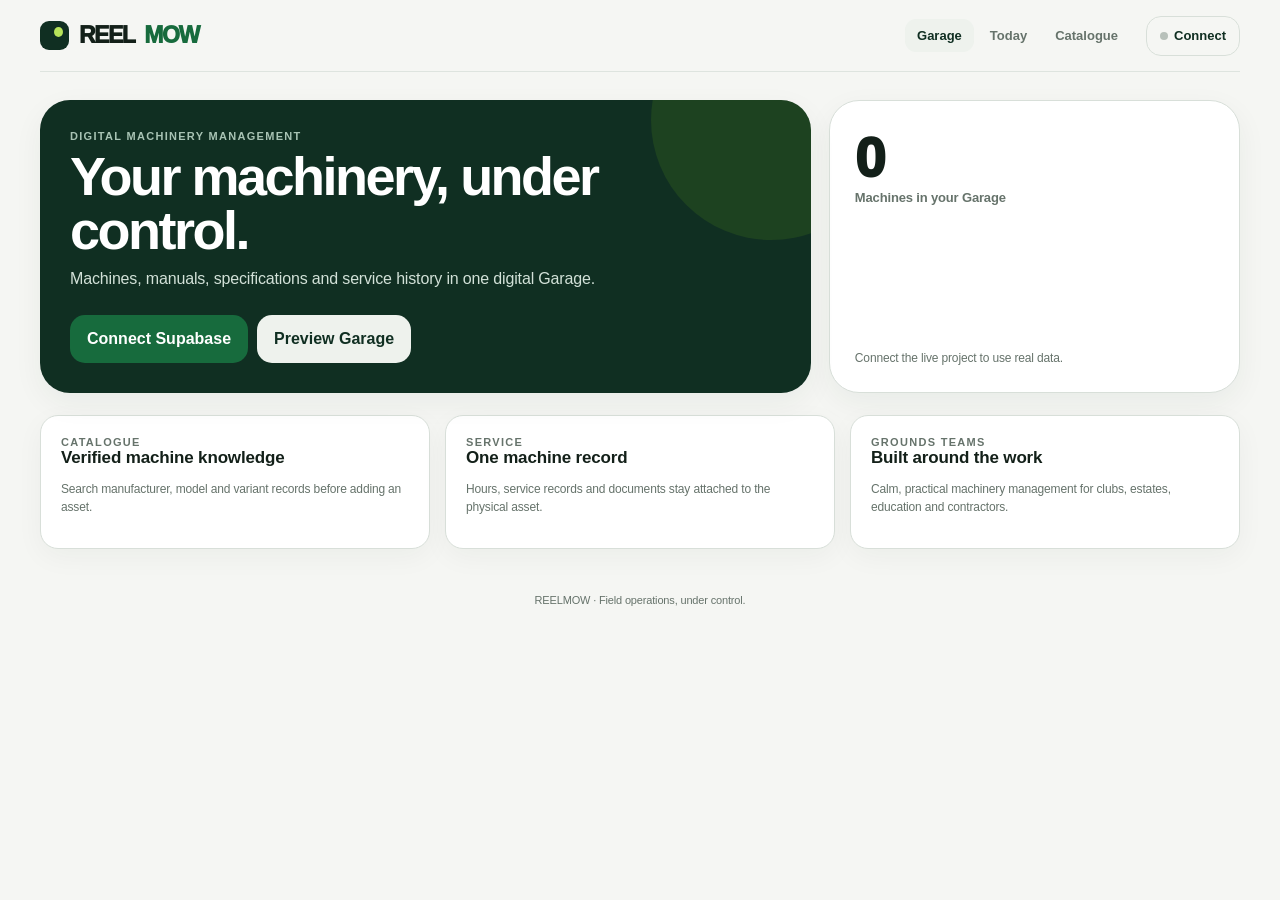
==== commit 1fb51f33: "Search web for exact grounds machine matches" ====
--- a/index.html
+++ b/index.html
@@ -47,6 +47,6 @@
   window.addEventListener("load",()=>navigator.serviceWorker.register("./sw.js").catch(()=>{}));
 }
 </script>
-<script type="module" src="./app.js?v=garage4-4"></script>
+<script type="module" src="./app.js?v=machine-search-1"></script>
 </body>
 </html>
--- a/styles.css
+++ b/styles.css
@@ -1,3 +1,6 @@
+Warning: truncated output (original token count: 17191)
+Total output lines: 1194
+
 :root{--bg:#f4f7f4;--surface:#fff;--surface2:#edf3ee;--ink:#122018;--muted:#69766e;--deep:#0b3324;--green:#168447;--lime:#8bdb18;--line:#d9e1db;--danger:#b93636;--shadow:0 18px 50px rgba(15,45,29,.08);--radius:24px}*{box-sizing:border-box}html{background:var(--bg)}body{margin:0;color:var(--ink);font-family:-apple-system,BlinkMacSystemFont,"SF Pro Display","Helvetica Neue",Arial,sans-serif}button,input{font:inherit}.shell{max-width:1180px;margin:auto;padding:0 22px 100px}.topbar{height:76px;display:flex;align-items:center;justify-content:space-between;position:sticky;top:0;z-index:20;background:rgba(244,247,244,.9);backdrop-filter:blur(18px);border-bottom:1px solid rgba(217,225,219,.7)}.brand{display:flex;align-items:center;gap:10px;font-weight:950;letter-spacing:-1.8px;font-size:25px}.brand span{color:var(--green)}.mark{width:30px;height:30px;border-radius:10px;background:var(--deep);position:relative}.mark:after{content:"";position:absolute;width:10px;height:10px;border-radius:50%;background:var(--lime);right:6px;top:6px}.top-actions{display:flex;gap:8px;align-items:center}.avatar{width:38px;height:38px;border-radius:50%;border:1px solid var(--line);background:var(--surface);display:grid;place-items:center;font-size:12px;font-weight:900}.page{padding-top:28px}.eyebrow{text-transform:uppercase;letter-spacing:1.3px;font-size:11px;font-weight:900;color:var(--muted)}h1{font-size:clamp(34px,6vw,54px);letter-spacing:-2.5px;line-height:1;margin:7px 0 10px}h2{font-size:25px;letter-spacing:-1px;margin:0 0 7px}h3{font-size:17px;margin:0 0 6px}.lede{color:var(--muted);font-size:16px;line-height:1.5;margin:0;max-width:690px}.hero{display:grid;grid-template-columns:1.5fr .8fr;gap:18px;margin-bottom:22px}.hero-card{background:var(--deep);color:#fff;border-radius:30px;padding:30px;box-shadow:var(--shadow);position:relative;overflow:hidden}.hero-card:after{content:"";position:absolute;width:240px;height:240px;border-radius:50%;background:rgba(139,219,24,.11);right:-80px;top:-100px}.hero-copy{position:relative;z-index:1}.hero-card .eyebrow{color:#a8c3b4}.hero-card h1{max-width:650px}.hero-stat{background:var(--surface);border:1px solid var(--line);border-radius:30px;padding:25px;box-shadow:var(--shadow);display:flex;flex-direction:column;justify-content:space-between}.stat-num{font-size:55px;font-weight:950;letter-spacing:-3px}.stat-label{color:var(--muted);font-size:13px;font-weight:800}.grid{display:grid;grid-template-columns:repeat(3,1fr);gap:15px}.grid.two{grid-template-columns:repeat(2,1fr)}.card{background:var(--surface);border:1px solid var(--line);border-radius:var(--radius);padding:20px;box-shadow:0 8px 28px rgba(20,40,25,.045)}.machine-card{cursor:pointer;transition:transform .16s,box-shadow .16s}.machine-card:hover{transform:translateY(-2px);box-shadow:var(--shadow)}.machine-visual{height:150px;border-radius:18px;background:linear-gradient(135deg,#dfeadf,#f7faf7);display:grid;place-items:center;margin-bottom:16px}.glyph{font-size:55px}.machine-name{font-size:21px;font-weight:900;letter-spacing:-.7px}.machine-sub{color:var(--muted);font-size:13px;margin-top:4px}.machine-meta{display:flex;justify-content:space-between;align-items:end;margin-top:18px}.badge{display:inline-flex;align-items:center;gap:6px;border-radius:999px;padding:7px 10px;background:var(--surface2);color:var(--deep);font-size:10px;font-weight:900;text-transform:uppercase;letter-spacing:.5px}.badge.ready:before{content:"";width:7px;height:7px;border-radius:50%;background:var(--green)}.badge.service{background:#fff1d9;color:#80500b}.badge.service:before{content:"";width:7px;height:7px;border-radius:50%;background:#d89016}.badge.history{background:#eef2ef;color:#4f5f56}.badge.history:before{content:"";width:7px;height:7px;border-radius:50%;background:#7a8b82}.badge.fault{background:#ffe8e8;color:#8d2929}.badge.fault:before{content:"";width:7px;height:7px;border-radius:50%;background:#b93636}.badge.retired{background:#e8ebea;color:#5f6863}.badge.retired:before{content:"";width:7px;height:7px;border-radius:50%;background:#7c8580}.btn{border:0;border-radius:15px;min-height:48px;padding:13px 17px;background:var(--green);color:#fff;font-weight:850;cursor:pointer}.btn:disabled{opacity:.45;cursor:not-allowed}.btn.secondary{background:var(--surface2);color:var(--deep)}.btn.ghost{background:transparent;color:var(--deep);border:1px solid var(--line)}.btn.small{min-height:40px;padding:9px 13px;font-size:13px}.actions{display:flex;gap:9px;flex-wrap:wrap}.section-head{display:flex;justify-content:space-between;align-items:end;gap:12px;margin:34px 0 14px}.empty{padding:48px 20px;text-align:center}.empty-icon{width:62px;height:62px;border-radius:20px;background:var(--surface2);display:grid;place-items:center;font-size:26px;margin:0 auto 15px}.muted,.tiny{color:var(--muted)}.tiny{font-size:12px;line-height:1.5}.metric-row{display:grid;grid-template-columns:repeat(2,1fr);gap:10px}.metric{padding:15px;border-radius:16px;background:var(--surface2)}.metric .num{font-size:27px;font-weight:950;letter-spacing:-1px}.metric .label{font-size:10px;text-transform:uppercase;letter-spacing:.7px;color:var(--muted);font-weight:850}.list{border-top:1px solid var(--line);margin-top:10px}.list-row{display:flex;justify-content:space-between;gap:15px;padding:15px 0;border-bottom:1px solid var(--line)}.list-title{font-weight:800}.list-meta{font-size:12px;color:var(--muted);margin-top:3px}.search-wrap{position:relative}.search{width:100%;height:54px;border:1px solid var(--line);border-radius:17px;background:#fff;padding:0 17px 0 47px;outline:none;font-size:16px}.search:focus,.input:focus{border-color:#7fb497;box-shadow:0 0 0 4px rgba(22,132,71,.08)}.search-icon{position:absolute;left:17px;top:16px;color:var(--muted)}.result-list{margin-top:10px}.result{width:100%;text-align:left;border:1px solid var(--line);background:#fff;border-radius:18px;padding:15px;display:flex;justify-content:space-between;align-items:center;gap:12px;margin:8px 0;cursor:pointer}.result:hover{border-color:#9bb9a5}.result-name{font-weight:900}.result-meta{font-size:12px;color:var(--muted);margin-top:3px}.arrow{font-size:20px;color:var(--muted)}.field{margin-bottom:14px}.field label{display:block;font-size:11px;color:var(--muted);font-weight:850;text-transform:uppercase;letter-spacing:.65px;margin-bottom:6px}.input{width:100%;height:48px;border:1px solid var(--line);border-radius:13px;padding:0 13px;background:#fff;outline:none}.note{padding:13px 14px;border-radius:15px;background:var(--surface2);font-size:12px;line-height:1.5;color:#3d5145}.detail-head{display:flex;align-items:flex-start;justify-content:space-between;gap:18px;margin-bottom:20px}.back{border:0;background:none;padding:0;color:var(--muted);font-weight:800;cursor:pointer;margin-bottom:18px}.machine-title{display:flex;align-items:center;gap:15px}.machine-title-icon{width:72px;height:72px;border-radius:21px;background:var(--deep);color:var(--lime);display:grid;place-items:center;font-size:32px}.detail-grid{display:grid;grid-template-columns:1.15fr .85fr;gap:16px}.spec-grid{display:grid;grid-template-columns:repeat(2,1fr);gap:9px}.spec{padding:13px;border:1px solid var(--line);border-radius:15px}.spec .v{font-weight:900;font-size:17px}.spec .k{font-size:10px;color:var(--muted);text-transform:uppercase;font-weight:850;letter-spacing:.55px;margin-top:4px}.modal-backdrop{position:fixed;inset:0;background:rgba(8,25,17,.48);backdrop-filter:blur(5px);z-index:50;display:grid;place-items:end center;padding:14px}.modal{background:var(--surface);border-radius:28px;padding:23px;max-width:540px;width:100%;max-height:90vh;overflow:auto;box-shadow:0 30px 100px rgba(0,0,0,.25)}.modal-head{display:flex;justify-content:space-between;gap:12px;align-items:start;margin-bottom:18px}.close{border:0;background:var(--surface2);width:36px;height:36px;border-radius:50%;cursor:pointer;font-size:18px}.toast{position:fixed;left:50%;bottom:26px;transform:translateX(-50%);background:#13231a;color:#fff;padding:12px 16px;border-radius:14px;font-size:13px;font-weight:750;z-index:100;box-shadow:var(--shadow)}.error{padding:13px 14px;background:#fae1e1;color:#8e2b2b;border-radius:14px;font-size:13px;line-height:1.45}.loading{display:grid;place-items:center;padding:55px 20px;color:var(--muted)}.spinner{width:25px;height:25px;border:3px solid #dbe4dd;border-top-color:var(--green);border-radius:50%;animation:spin .7s linear infinite;margin-bottom:10px}@keyframes spin{to{transform:rotate(360deg)}}.footer{margin-top:45px;color:var(--muted);font-size:11px;text-align:center}.dot{width:8px;height:8px;border-radius:50%;background:#b8c1ba;display:inline-block;margin-right:6px}.dot.ok{background:var(--lime)}
 @media(max-width:800px){.hero,.detail-grid{grid-template-columns:1fr}.grid{grid-template-columns:repeat(2,1fr)}.shell{padding:0 15px 100px}.topbar{height:68px}.hero-card{padding:25px}.hero-stat{min-height:150px}.detail-head{display:block}.detail-head .actions{margin-top:14px}}
 @media(max-width:500px){h1{font-size:38px}.grid,.grid.two{grid-template-columns:1fr}.spec-grid{grid-template-columns:1fr}.card{padding:17px}.hero-card,.hero-stat{border-radius:24px}}
@@ -203,481 +206,7 @@
 .topbar{height:72px;background:rgba(245,246,243,.88);border-bottom:1px solid rgba(216,223,217,.78);backdrop-filter:blur(22px);-webkit-backdrop-filter:blur(22px)}
 .brand{font-size:23px;letter-spacing:-1.5px}
 .mark{width:29px;height:29px;border-radius:9px;background:var(--deep)}
-.mark:after{width:9px;height:9px;background:var(--lime);right:6px;top:6px}
-.top-nav{gap:2px}
-.nav-link{min-height:40px;border-radius:10px;padding:9px 11px;font-size:13px}
-.nav-link.active{background:#e7ece7;color:var(--deep)}
-.page{padding-top:30px}
-h1{font-weight:800;letter-spacing:-2.8px}
-h2{font-weight:780;letter-spacing:-1.1px}
-h3{font-weight:760}
-.eyebrow{letter-spacing:1.05px;color:#748078}
-.lede{letter-spacing:-.005em}
-
-.card,.hero-stat,.command-hero-side,.kpi-card,.attention-list,.today-tasks,.today-status{
-  border-color:var(--line);
-  box-shadow:var(--shadow);
-}
-.card{border-radius:var(--radius);padding:21px}
-.hero-card,.command-hero>div:first-child,.today-hero>div:first-child{border-radius:var(--radius-lg);box-shadow:var(--shadow-lg)}
-.hero-card,.command-hero>div:first-child,.today-hero>div:first-child{background:linear-gradient(145deg,var(--deep),var(--deep-2))}
-.hero-card h1,.command-hero h1,.today-hero h1{letter-spacing:-2.8px}
-.hero-card .eyebrow,.command-hero .eyebrow,.today-hero .eyebrow{color:#b8cbbf}
-
-.btn{
-  min-height:var(--tap);
-  border-radius:12px;
-  padding:11px 16px;
-  font-weight:760;
-  letter-spacing:-.01em;
-  box-shadow:none;
-}
-.btn:not(.secondary):not(.ghost){background:var(--green)}
-.btn:not(.secondary):not(.ghost):hover{background:var(--green-strong)}
-.btn.secondary{background:#e8eee9;color:var(--deep)}
-.btn.secondary:hover{background:#dfe8e1}
-.btn.ghost{background:transparent;border-color:var(--line);color:var(--deep)}
-
-.quick-actions{gap:10px}
-.quick-action{
-  min-height:108px;
-  border-radius:16px;
-  padding:15px;
-  box-shadow:none;
-  border-color:var(--line);
-}
-.quick-action:hover{border-color:#b9c8bd;background:#fbfcfb;transform:translateY(-1px)}
-.quick-action.quick-mow{background:var(--deep);border-color:var(--deep);color:#fff}
-.quick-action.quick-mow small{color:#b9cbbf}
-.quick-action.quick-mow .quick-icon{background:rgba(183,228,90,.14);color:var(--lime)}
-.quick-icon{width:34px;height:34px;border-radius:10px;background:#e8eee9;color:var(--green);margin-bottom:13px}
-
-.today-section{margin-top:32px}
-.section-head{margin:0 0 13px}
-.section-head h2{margin-top:2px}
-
-.today-task,.attention-row{
-  min-height:68px;
-  padding:15px 17px;
-  background:var(--surface);
-}
-.today-task:hover,.attention-row:hover{background:#f8faf8}
-.today-task strong,.attention-row strong{font-weight:730}
-.today-task small,.attention-row small{line-height:1.35}
-.badge{min-height:28px;padding:6px 9px;border-radius:999px;font-size:9px;letter-spacing:.6px}
-.badge.ready{background:#e8f1e9;color:#176b3d}
-.badge.service{background:#fff3dc;color:#85530a}
-.badge.history{background:#edf0ed;color:#5d6a62}
-.badge.fault{background:#fce9e7;color:#96312b}
-.badge.ready:before,.badge.service:before,.badge.history:before,.badge.fault:before{width:6px;height:6px}
-
-.machine-card{overflow:hidden}
-.machine-card:hover{transform:translateY(-1px);box-shadow:var(--shadow-lg)}
-.machine-visual{
-  height:132px;
-  border-radius:14px;
-  margin:-2px -2px 15px;
-  background:linear-gradient(145deg,#e3ebe4,#f4f7f4);
-}
-.glyph{font-size:46px;color:#52705f}
-.machine-name{font-size:19px;letter-spacing:-.65px}
-.machine-sub{line-height:1.4}
-
-.metric{background:#eef2ed;border-radius:13px}
-.metric .num{font-weight:820}
-.spec{border-radius:13px;background:#fbfcfb}
-.spec .v{font-weight:760}
-
-.search{height:52px;border-radius:13px}
-.input{min-height:48px;border-radius:12px}
-.field label{font-size:10px;letter-spacing:.7px}
-
-.modal-backdrop{background:rgba(7,22,15,.56);backdrop-filter:blur(8px);-webkit-backdrop-filter:blur(8px);padding:10px}
-.modal{border-radius:22px;padding:22px;box-shadow:0 30px 90px rgba(0,0,0,.24)}
-.close{width:40px;height:40px;background:#edf1ed}
-.toast{border-radius:12px;box-shadow:0 12px 40px rgba(0,0,0,.18);padding:12px 15px}
-
-.photo-card{border-radius:13px}
-.photo-card img{aspect-ratio:1.25}
-
-.mow-screen{max-width:900px;margin:0 auto}
-.mow-live-card{border-radius:24px;box-shadow:var(--shadow-lg)}
-.mow-map{border-radius:24px;overflow:hidden}
-.mow-controls .btn{min-height:52px;border-radius:14px}
-
-@media(max-width:600px){
-  .shell{padding-left:14px;padding-right:14px}
-  .topbar{min-height:66px}
-  .page{padding-top:20px}
-  h1{letter-spacing:-2px}
-  .card{padding:17px}
-  .quick-action{min-height:104px}
-  .mobile-nav{
-    left:8px;right:8px;bottom:8px;
-    border-radius:17px;
-    padding:6px;
-    background:rgba(255,255,255,.94);
-    box-shadow:0 12px 40px rgba(16,47,34,.16);
-  }
-  .mobile-nav .nav-link{min-height:48px;padding:8px 4px}
-}
-
-@media(prefers-reduced-motion:reduce){
-  *,*::before,*::after{scroll-behavior:auto!important;transition-duration:.01ms!important;animation-duration:.01ms!important;animation-iteration-count:1!important}
-}
-
-
-/* UX 1.0 interaction details */
-.machine-svg,.quick-icon svg{width:24px;height:24px;display:block}
-.machine-svg{width:64px;height:48px}
-.quick-action.quick-mow{grid-column:span 2;min-height:116px}
-.quick-action.quick-mow .quick-icon{width:40px;height:40px}
-.status-dot.status-attention{background:#c98a1b;box-shadow:0 0 0 6px rgba(201,138,27,.12)}
-.calm-mark{font-size:16px}
-.today-machine-strip .machine-card{min-width:0}
-@media(max-width:800px){
-  .quick-action.quick-mow{grid-column:span 2}
-}
-@media(max-width:600px){
-  .quick-action.quick-mow{grid-column:span 2;min-height:112px}
-}
-
-
-/* UX 2.0 — fluid field navigation
-   Reduce vertical stacking. Keep the first decision in one viewport.
-*/
-.today-compact{max-width:860px;margin:0 auto;padding:4px 0 30px}
-.today-heading{display:flex;align-items:center;justify-content:space-between;gap:18px;margin-bottom:14px}
-.today-heading h1{font-size:34px;margin:3px 0 0;letter-spacing:-2px}
-.today-fleet-status{display:flex;align-items:center;gap:9px;padding:9px 12px;border:1px solid var(--line);border-radius:999px;background:var(--surface);white-space:nowrap}
-.today-fleet-status strong,.today-fleet-status small{display:block}
-.today-fleet-status strong{font-size:12px}
-.today-fleet-status small{font-size:10px;color:var(--muted);margin-top:2px}
-.start-mow-bar{width:100%;display:flex;align-items:center;gap:13px;text-align:left;border:0;border-radius:18px;background:var(--deep);color:#fff;padding:14px 16px;box-shadow:var(--shadow-lg);cursor:pointer;margin-bottom:9px}
-.start-mow-bar:hover{background:var(--deep-2);transform:translateY(-1px)}
-.start-mow-icon{width:40px;height:40px;border-radius:12px;background:rgba(183,228,90,.14);color:var(--lime);display:grid;place-items:center;flex:0 0 auto}
-.start-mow-icon svg{width:23px;height:23px}
-.start-mow-bar strong,.start-mow-bar small{display:block}
-.start-mow-bar strong{font-size:15px}
-.start-mow-bar small{font-size:11px;color:#b8cbbf;margin-top:2px}
-.start-mow-bar .row-arrow{margin-left:auto;color:#d8e6dd;font-size:23px}
-.quick-strip{display:grid;grid-template-columns:repeat(3,1fr);gap:8px;margin-bottom:25px}
-.quick-strip button{border:1px solid var(--line);background:var(--surface);border-radius:14px;min-height:54px;padding:9px 12px;display:flex;align-items:center;gap:9px;cursor:pointer;text-align:left}
-.quick-strip button:hover{background:var(--surface2);border-color:#b9c8bd}
-.quick-strip button span{width:30px;height:30px;border-radius:9px;background:var(--surface2);color:var(--green);display:grid;place-items:center}
-.quick-strip svg{width:18px;height:18px}
-.quick-strip strong{font-size:12px}
-.today-block{margin-top:22px}
-.today-block-head{display:flex;align-items:end;justify-content:space-between;gap:10px;margin-bottom:9px}
-.today-block-head h2{font-size:18px;margin:2px 0 0}
-.count-pill{min-width:24px;height:24px;border-radius:999px;background:#fff0e5;color:#8c4b13;display:grid;place-items:center;font-size:10px;font-weight:900}
-.text-button{border:0;background:transparent;color:var(--green);font-size:12px;font-weight:850;cursor:pointer;padding:5px}
-.today-attention-list,.today-fleet-list{border:1px solid var(--line);border-radius:17px;background:var(--surface);overflow:hidden;box-shadow:var(--shadow)}
-.today-attention-row,.today-machine-row{width:100%;border:0;border-bottom:1px solid var(--line);background:transparent;display:flex;align-items:center;gap:10px;text-align:left;cursor:pointer;padding:12px 13px}
-.today-attention-row:last-child,.today-machine-row:last-child{border-bottom:0}
-.today-attention-row:hover,.today-machine-row:hover{background:#f8faf8}
-.attention-main,.machine-row-copy{min-width:0;flex:1}
-.attention-main strong,.attention-main small,.machine-row-copy strong,.machine-row-copy small{display:block;overflow:hidden;text-overflow:ellipsis;white-space:nowrap}
-.attention-main strong,.machine-row-copy strong{font-size:12px}
-.attention-main small,.machine-row-copy small{font-size:10px;color:var(--muted);margin-top:3px}
-.today-attention-row .badge{flex:0 0 auto}
-.row-arrow{font-size:21px;color:#87938c;line-height:1;flex:0 0 auto}
-.today-clear{display:flex;align-items:center;gap:11px;padding:14px 15px;border:1px solid var(--line);border-radius:17px;background:var(--surface);box-shadow:var(--shadow)}
-.today-clear>span{width:30px;height:30px;border-radius:50%;display:grid;place-items:center;background:var(--surface2);color:var(--green);font-weight:900}
-.today-clear strong,.today-clear small{display:block}
-.today-clear strong{font-size:12px}
-.today-clear small{font-size:10px;color:var(--muted);margin-top:2px}
-.machine-row-icon{width:35px;height:35px;border-radius:10px;background:var(--surface2);color:#557261;display:grid;place-items:center;flex:0 0 auto}
-.machine-row-icon .machine-svg{width:27px;height:22px}
-.machine-row-status{display:flex;align-items:center;gap:5px;font-size:9px;font-weight:800;color:var(--muted);white-space:nowrap}
-.mini-status{display:inline-block;width:7px;height:7px;border-radius:50%;background:var(--green)}
-.mini-status.attention{background:#c98a1b}
-.status-change{border:0;background:transparent;color:var(--green);font-size:10px;font-weight:800;margin-left:8px;cursor:pointer}
-.today-machine-row .row-arrow{margin-left:2px}
-
-.machine-page{max-width:860px;margin:0 auto;padding-bottom:40px}
-.machine-back{margin-bottom:9px}
-.machine-back .back{font-size:12px}
-.machine-hero-compact{display:flex;align-items:center;justify-content:space-between;gap:20px;padding:12px 0 15px}
-.machine-identity{display:flex;align-items:center;gap:13px;min-width:0}
-.machine-hero-icon{width:58px;height:58px;border-radius:17px;background:var(--surface);border:1px solid var(--line);color:#557261;display:grid;place-items:center;box-shadow:var(--shadow);flex:0 0 auto}
-.machine-hero-icon .machine-svg{width:45px;height:34px}
-.machine-identity h1{font-size:30px;margin:3px 0 4px;letter-spacing:-1.8px}
-.machine-status-line{font-size:10px;color:var(--muted);display:flex;align-items:center}
-.machine-primary-actions{display:flex;gap:7px;flex-wrap:wrap;justify-content:flex-end}
-.machine-primary-actions .btn{min-height:42px;padding:9px 12px;font-size:11px}
-.compact-note{margin-bottom:12px;padding:10px 13px;font-size:11px}
-.machine-glance{display:grid;grid-template-columns:repeat(3,1fr);gap:8px;margin-bottom:12px}
-.glance-metric{background:var(--surface);border:1px solid var(--line);border-radius:15px;padding:13px 14px;box-shadow:var(--shadow)}
-.glance-metric strong,.glance-metric small{display:block}
-.glance-metric strong{font-size:21px;letter-spacing:-.8px}
-.glance-metric small{font-size:9px;color:var(--muted);text-transform:uppercase;letter-spacing:.6px;margin-top:3px}
-.machine-next{background:var(--deep);color:#fff;border-radius:18px;padding:14px 15px;margin-bottom:12px;box-shadow:var(--shadow-lg)}
-.machine-next .eyebrow{color:#b8cbbf}
-.machine-next .next-list{margin-top:7px}
-.machine-next .next-row{color:#fff;border-color:rgba(255,255,255,.09);background:transparent}
-.machine-next .next-row:hover{background:rgba(255,255,255,.06)}
-.machine-next .next-row small{color:#b8cbbf}
-.machine-next .next-row .badge.ready{background:rgba(183,228,90,.14);color:var(--lime)}
-.machine-next .next-row .badge.service{background:rgba(255,198,116,.16);color:#ffd59a}
-.machine-next .next-row .badge.history{background:rgba(255,255,255,.1);color:#d4ded8}
-.next-list{border-radius:12px;overflow:hidden}
-.next-row{width:100%;display:flex;align-items:center;gap:9px;text-align:left;border:0;border-bottom:1px solid var(--line);padding:10px 0;background:var(--surface);cursor:pointer}
-.next-row:last-child{border-bottom:0}
-.next-row>span:first-child{flex:1;min-width:0}
-.next-row strong,.next-row small{display:block}
-.next-row strong{font-size:12px;white-space:nowrap;overflow:hidden;text-overflow:ellipsis}
-.next-row small{font-size:9px;color:var(--muted);margin-top:2px}
-.next-row .badge{flex:0 0 auto}
-.next-row .row-arrow{font-size:18px}
-.next-more{font-size:9px;color:#b8cbbf;margin-top:7px}
-.next-empty{font-size:10px;color:#b8cbbf;margin-top:5px}
-.machine-disclosures{display:grid;gap:7px}
-.machine-disclosures details{border:1px solid var(--line);background:var(--surface);border-radius:15px;overflow:hidden;box-shadow:0 5px 18px rgba(20,40,25,.025)}
-.machine-disclosures summary{list-style:none;display:flex;align-items:center;justify-content:space-between;gap:12px;padding:14px 15px;cursor:pointer;font-size:13px;font-weight:800}
-.machine-disclosures summary::-webkit-details-marker{display:none}
-.machine-disclosures summary:after{content:"+";font-size:18px;color:#7a867f;font-weight:500}
-.machine-disclosures details[open] summary:after{content:"−"}
-.disclosure-meta{font-size:10px;font-weight:500;color:var(--muted);margin-left:auto;margin-right:5px}
-.disclosure-body{border-top:1px solid var(--line);padding:12px 15px 15px}
-.disclosure-action{margin-bottom:10px}
-.detail-facts{display:grid;grid-template-columns:repeat(3,1fr);gap:8px;margin-bottom:12px}
-.detail-facts>div{background:var(--surface2);border-radius:11px;padding:10px}
-.detail-facts small,.detail-facts strong{display:block}
-.detail-facts small{font-size:8px;text-transform:uppercase;letter-spacing:.5px;color:var(--muted)}
-.detail-facts strong{font-size:11px;margin-top:3px;overflow-wrap:anywhere}
-.evidence-actions{display:flex;gap:7px;margin-bottom:14px}
-.evidence-sub{margin-top:15px}
-.evidence-sub+.evidence-sub{border-top:1px solid var(--line);padding-top:13px}
-.machine-disclosures .list-row{padding:11px 0}
-.machine-disclosures .list{border:0}
-.machine-disclosures .service-task-row{padding:11px 0}
-.machine-disclosures .photo-grid{grid-template-columns:repeat(3,1fr)}
-
-@media(max-width:700px){
-  .today-compact{padding-top:0}
-  .today-heading{align-items:flex-start}
-  .today-heading h1{font-size:29px}
-  .today-fleet-status{padding:7px 9px}
-  .today-fleet-status strong{font-size:10px}
-  .today-fleet-status small{font-size:9px}
-  .machine-hero-compact{display:block}
-  .machine-primary-actions{justify-content:stretch;margin-top:12px}
-  .machine-primary-actions .btn{flex:1;min-width:0}
-  .machine-identity h1{font-size:27px}
-  .machine-glance{grid-template-columns:repeat(3,1fr)}
-  .glance-metric{padding:11px}
-  .glance-metric strong{font-size:18px}
-  .disclosure-meta{display:none}
-}
-@media(max-width:430px){
-  .today-heading{gap:8px}
-  .today-fleet-status{max-width:125px;white-space:normal;border-radius:13px}
-  .today-fleet-status .status-dot{width:9px;height:9px}
-  .quick-strip button{padding:8px}
-  .machine-primary-actions{display:grid;grid-template-columns:1fr 1fr}
-  .machine-glance{gap:6px}
-  .glance-metric{padding:10px 8px}
-  .glance-metric small{font-size:8px}
-}
-
-
-/* UX 2.0.1 — reduce dashboard chrome and increase field-tool warmth */
-.top-actions .btn.ghost{
-  border:0;
-  background:transparent;
-  padding:8px 4px;
-  min-height:40px;
-}
-.top-actions .btn.ghost:hover{background:var(--surface2)}
-.today-compact{max-width:780px;padding-top:8px}
-.today-heading{display:block;margin-bottom:18px}
-.today-heading h1{font-size:38px;max-width:620px;margin:4px 0 6px}
-.today-summary{margin:0;color:var(--muted);font-size:14px}
-.start-mow-bar{
-  min-height:70px;
-  border-radius:17px;
-  padding:15px 17px;
-  margin-bottom:30px;
-  box-shadow:0 12px 32px rgba(16,47,34,.12);
-}
-.start-mow-bar strong{font-size:16px}
-.start-mow-bar small{font-size:12px}
-.today-block{margin-top:30px}
-.today-section-head{
-  display:flex;
-  align-items:end;
-  justify-content:space-between;
-  gap:10px;
-  margin-bottom:8px;
-}
-.today-section-head h2{font-size:19px;margin:3px 0 0}
-.today-action-list,
-.today-fleet-list,
-.today-attention-list{
-  border:0;
-  border-top:1px solid var(--line);
-  border-bottom:1px solid var(--line);
-  border-radius:0;
-  background:transparent;
-  box-shadow:none;
-  overflow:visible;
-}
-.today-action-row,
-.today-machine-row,
-.today-attention-row{
-  min-height:64px;
-  width:100%;
-  border:0;
-  border-bottom:1px solid var(--line);
-  border-radius:0;
-  background:transparent;
-  display:flex;
-  align-items:center;
-  gap:12px;
-  padding:11px 2px;
-  text-align:left;
-}
-.today-action-row:last-child,
-.today-machine-row:last-child,
-.today-attention-row:last-child{border-bottom:0}
-.today-action-row:hover,
-.today-machine-row:hover,
-.today-attention-row:hover{background:transparent}
-.today-action-row:active,
-.today-machine-row:active,
-.today-attention-row:active{background:var(--surface2);transform:none}
-.today-action-row>span:nth-child(2),
-.today-machine-row .machine-row-copy,
-.today-attention-row .attention-main{flex:1;min-width:0}
-.today-action-row strong{font-size:13px}
-.today-action-row small{display:block;font-size:10px;color:var(--muted);margin-top:3px}
-.today-action-icon{
-  width:38px;height:38px;border-radius:12px;
-  display:grid;place-items:center;
-  background:var(--surface2);
-  color:var(--green);
-  flex:0 0 auto;
-}
-.today-action-icon svg{width:20px;height:20px}
-.today-action-row .row-arrow,
-.today-machine-row .row-arrow,
-.today-attention-row .row-arrow{margin-left:2px;color:#8b968f}
-.today-attention-section .today-section-head h2{font-size:17px}
-.today-attention-row{padding-left:0;padding-right:0}
-.today-attention-row .badge{margin-left:auto}
-.today-empty-row{
-  display:flex;align-items:center;gap:12px;
-  min-height:64px;padding:11px 0;
-  border-top:1px solid var(--line);
-  border-bottom:1px solid var(--line);
-}
-.today-empty-row strong,.today-empty-row small{display:block}
-.today-empty-row>div{flex:1}
-.today-empty-row small{font-size:10px;color:var(--muted);margin-top:3px}
-.today-fleet-section .today-machine-row:first-child{border-top:0}
-.today-fleet-section .machine-row-icon{
-  width:38px;height:38px;border-radius:12px;
-  background:var(--surface2);
-}
-.today-fleet-section .machine-row-copy strong{font-size:13px}
-.today-fleet-section .machine-row-copy small{font-size:10px}
-.count-pill{flex:0 0 auto}
-.mobile-nav{
-  border:1px solid rgba(216,223,217,.7);
-  background:rgba(255,255,255,.82);
-  backdrop-filter:blur(24px);
-  -webkit-backdrop-filter:blur(24px);
-  box-shadow:0 10px 35px rgba(16,47,34,.12);
-}
-.mobile-nav .nav-link{color:#66736b}
-.mobile-nav .nav-link.active{background:#e7ece7;color:var(--deep)}
-@media(max-width:700px){
-  .today-heading h1{font-size:32px;line-height:1.04}
-  .today-summary{font-size:13px}
-  .start-mow-bar{min-height:68px}
-}
-@media(max-width:430px){
-  .today-compact{padding-left:2px;padding-right:2px}
-  .today-heading h1{font-size:30px}
-  .start-mow-bar{margin-bottom:25px}
-  .today-action-row,.today-machine-row,.today-attention-row{min-height:62px}
-}
-
-
-/* GARAGE 3.0 — premium equipment-first visual system */
-.garage-page{
-  max-width:1180px;
-  margin:0 auto;
-  padding:8px 0 70px;
-}
-.garage-header{
-  display:flex;
-  align-items:flex-end;
-  justify-content:space-between;
-  gap:30px;
-  margin:6px 0 26px;
-}
-.garage-header h1{
-  margin:2px 0 0;
-  font-size:clamp(42px,6vw,72px);
-  line-height:.92;
-  letter-spacing:-4px;
-  font-weight:900;
-}
-.garage-kicker{
-  color:var(--muted);
-  font-size:10px;
-  font-weight:900;
-  text-transform:uppercase;
-  letter-spacing:1.8px;
-}
-.garage-header-meta{
-  display:flex;
-  align-items:center;
-  gap:11px;
-  color:var(--muted);
-  font-size:11px;
-  font-weight:750;
-}
-.garage-live-dot{
-  width:8px;height:8px;border-radius:50%;
-  background:var(--lime);
-  box-shadow:0 0 0 4px rgba(183,228,90,.14);
-}
-.garage-add-link{
-  border:0;
-  background:transparent;
-  color:var(--green);
-  font:inherit;
-  cursor:pointer;
-  margin-left:13px;
-  padding:7px 0;
-}
-.garage-add-link span{font-size:16px;margin-left:4px}
-
-.garage-hero{
-  position:relative;
-  min-height:590px;
-  border-radius:30px;
-  overflow:hidden;
-  background:
-    radial-gradient(circle at 75% 28%,rgba(183,228,90,.18),transparent 25%),
-    linear-gradient(135deg,#0c3023,#082118 62%,#061a13);
-  color:#fff;
-  cursor:pointer;
-  box-shadow:0 28px 70px rgba(7,34,23,.20);
-  isolation:isolate;
-}
-.garage-hero-photo{
-  position:absolute;
-  inset:0;
-  z-index:-2;
-  background:
-    radial-gradient(ellipse at 72% 45%,rgba(183,228,90,.10),transparent 32%),
-    linear-gradient(135deg,#123d2d 0%,#0a271d 52%,#061b13 100%);
-}
-.garage-hero-photo:before{
+.mark:after{width:9px;he…5191 tokens truncated…rage-hero-photo:before{
   content:"";
   position:absolute;
   inset:0;
@@ -1177,6 +706,8 @@
 .web-result-title strong{color:#182c20;font-size:16px}
 .web-result-type{font-size:11px;font-weight:750;color:#7b887f;margin-top:3px}
 .web-result p{font-size:12px;line-height:1.55;color:#47574c;margin:9px 0 11px}
+.web-result p.match-reason{margin:10px 0 0;color:#243d2e;font-weight:750}
+.web-result-signal{border-radius:999px;padding:6px 9px;background:#eaf3e9}
 .web-result-sources{display:flex;flex-wrap:wrap;gap:7px}
 .web-result-sources a{display:inline-block;border-radius:999px;padding:6px 9px;background:#f0f4ef;color:#31533b;text-decoration:none;font-size:10px;font-weight:750}
 .web-result-sources a:hover{background:#e4eee3}
@@ -1185,6 +716,8 @@
 .web-research-note{margin-top:11px;padding:11px 13px;border-radius:13px;background:#f3f5ef;color:#65736b;font-size:11px;line-height:1.5}
 .web-research-note span{display:inline-block;margin-left:5px;color:#8a6a22;font-size:9px;font-weight:900;letter-spacing:.5px}
 .research-footnote{margin-top:13px;color:#87928a;font-size:10px;line-height:1.45}
+.discovery-pane .research-intro{margin:5px 1px 14px}
+.discovery-pane .research-search-button{margin-top:2px}
 .garage-status-chip.working{background:rgba(232,242,237,.16);color:#d4e2da}
 .garage-status-chip.attention{background:rgba(250,191,89,.20);color:#ffda9c}
 @media(max-width:600px){.discovery-modal{padding-top:22px}.discovery-tabs{margin-top:-3px}.web-result{padding:14px}}
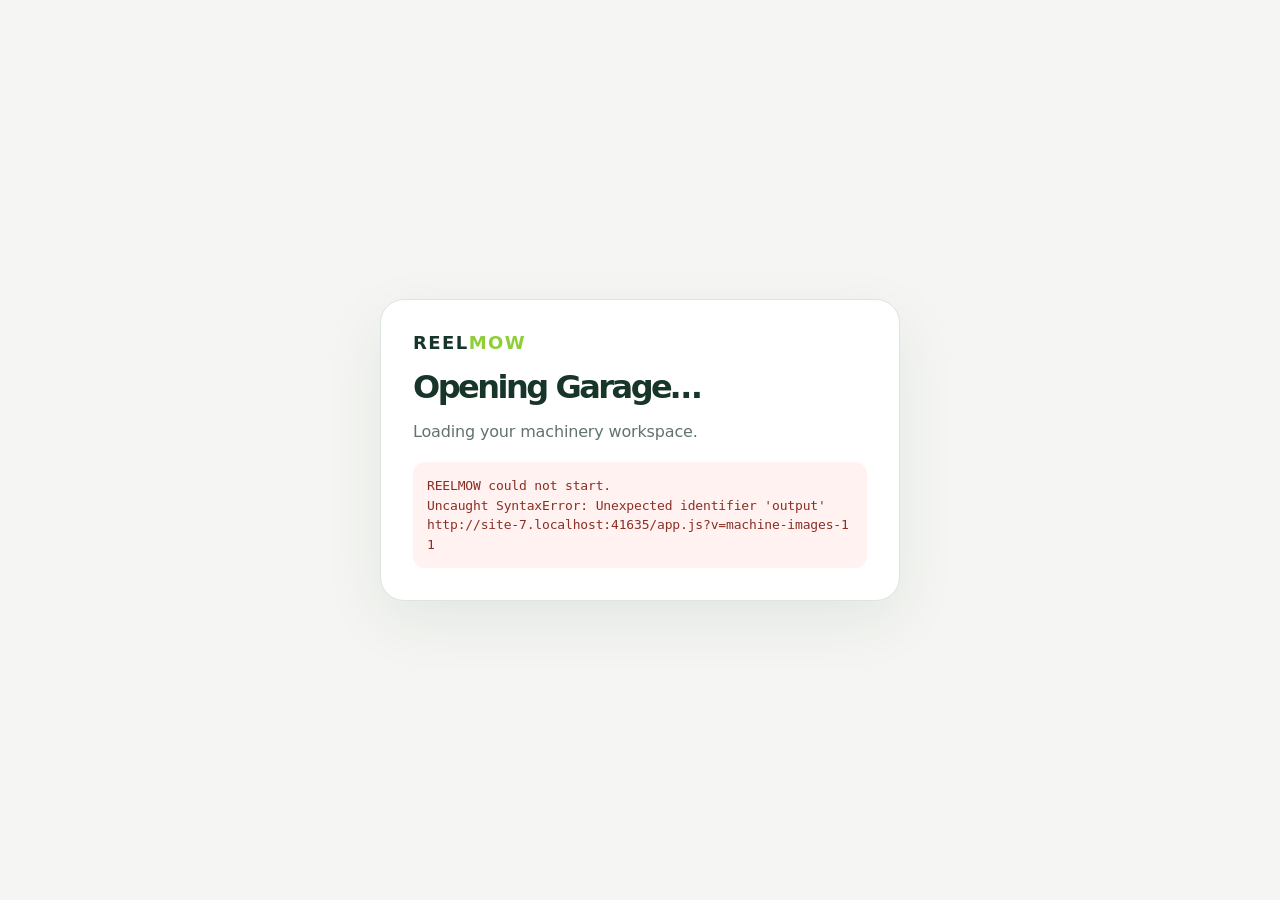
==== commit 634f9f35: "Show manufacturer photos on AI machine matches" ====
--- a/index.html
+++ b/index.html
@@ -10,7 +10,7 @@
 <title>REELMOW Garage</title>
 <link rel="manifest" href="./manifest.webmanifest">
 <link rel="icon" href="./icon.svg" type="image/svg+xml">
-<link rel="stylesheet" href="./styles.css?v=garage4-4">
+<link rel="stylesheet" href="./styles.css?v=machine-images-1">
 <style>
 #app{min-height:100vh}
 .startup{min-height:100vh;display:grid;place-items:center;padding:32px;font-family:system-ui,-apple-system,sans-serif;color:#18352a}
@@ -47,6 +47,6 @@
   window.addEventListener("load",()=>navigator.serviceWorker.register("./sw.js").catch(()=>{}));
 }
 </script>
-<script type="module" src="./app.js?v=machine-search-1"></script>
+<script type="module" src="./app.js?v=machine-images-1"></script>
 </body>
 </html>
--- a/styles.css
+++ b/styles.css
@@ -1,5 +1,5 @@
-Warning: truncated output (original token count: 17191)
-Total output lines: 1194
+Warning: truncated output (original token count: 17511)
+Total output lines: 1210
 
 :root{--bg:#f4f7f4;--surface:#fff;--surface2:#edf3ee;--ink:#122018;--muted:#69766e;--deep:#0b3324;--green:#168447;--lime:#8bdb18;--line:#d9e1db;--danger:#b93636;--shadow:0 18px 50px rgba(15,45,29,.08);--radius:24px}*{box-sizing:border-box}html{background:var(--bg)}body{margin:0;color:var(--ink);font-family:-apple-system,BlinkMacSystemFont,"SF Pro Display","Helvetica Neue",Arial,sans-serif}button,input{font:inherit}.shell{max-width:1180px;margin:auto;padding:0 22px 100px}.topbar{height:76px;display:flex;align-items:center;justify-content:space-between;position:sticky;top:0;z-index:20;background:rgba(244,247,244,.9);backdrop-filter:blur(18px);border-bottom:1px solid rgba(217,225,219,.7)}.brand{display:flex;align-items:center;gap:10px;font-weight:950;letter-spacing:-1.8px;font-size:25px}.brand span{color:var(--green)}.mark{width:30px;height:30px;border-radius:10px;background:var(--deep);position:relative}.mark:after{content:"";position:absolute;width:10px;height:10px;border-radius:50%;background:var(--lime);right:6px;top:6px}.top-actions{display:flex;gap:8px;align-items:center}.avatar{width:38px;height:38px;border-radius:50%;border:1px solid var(--line);background:var(--surface);display:grid;place-items:center;font-size:12px;font-weight:900}.page{padding-top:28px}.eyebrow{text-transform:uppercase;letter-spacing:1.3px;font-size:11px;font-weight:900;color:var(--muted)}h1{font-size:clamp(34px,6vw,54px);letter-spacing:-2.5px;line-height:1;margin:7px 0 10px}h2{font-size:25px;letter-spacing:-1px;margin:0 0 7px}h3{font-size:17px;margin:0 0 6px}.lede{color:var(--muted);font-size:16px;line-height:1.5;margin:0;max-width:690px}.hero{display:grid;grid-template-columns:1.5fr .8fr;gap:18px;margin-bottom:22px}.hero-card{background:var(--deep);color:#fff;border-radius:30px;padding:30px;box-shadow:var(--shadow);position:relative;overflow:hidden}.hero-card:after{content:"";position:absolute;width:240px;height:240px;border-radius:50%;background:rgba(139,219,24,.11);right:-80px;top:-100px}.hero-copy{position:relative;z-index:1}.hero-card .eyebrow{color:#a8c3b4}.hero-card h1{max-width:650px}.hero-stat{background:var(--surface);border:1px solid var(--line);border-radius:30px;padding:25px;box-shadow:var(--shadow);display:flex;flex-direction:column;justify-content:space-between}.stat-num{font-size:55px;font-weight:950;letter-spacing:-3px}.stat-label{color:var(--muted);font-size:13px;font-weight:800}.grid{display:grid;grid-template-columns:repeat(3,1fr);gap:15px}.grid.two{grid-template-columns:repeat(2,1fr)}.card{background:var(--surface);border:1px solid var(--line);border-radius:var(--radius);padding:20px;box-shadow:0 8px 28px rgba(20,40,25,.045)}.machine-card{cursor:pointer;transition:transform .16s,box-shadow .16s}.machine-card:hover{transform:translateY(-2px);box-shadow:var(--shadow)}.machine-visual{height:150px;border-radius:18px;background:linear-gradient(135deg,#dfeadf,#f7faf7);display:grid;place-items:center;margin-bottom:16px}.glyph{font-size:55px}.machine-name{font-size:21px;font-weight:900;letter-spacing:-.7px}.machine-sub{color:var(--muted);font-size:13px;margin-top:4px}.machine-meta{display:flex;justify-content:space-between;align-items:end;margin-top:18px}.badge{display:inline-flex;align-items:center;gap:6px;border-radius:999px;padding:7px 10px;background:var(--surface2);color:var(--deep);font-size:10px;font-weight:900;text-transform:uppercase;letter-spacing:.5px}.badge.ready:before{content:"";width:7px;height:7px;border-radius:50%;background:var(--green)}.badge.service{background:#fff1d9;color:#80500b}.badge.service:before{content:"";width:7px;height:7px;border-radius:50%;background:#d89016}.badge.history{background:#eef2ef;color:#4f5f56}.badge.history:before{content:"";width:7px;height:7px;border-radius:50%;background:#7a8b82}.badge.fault{background:#ffe8e8;color:#8d2929}.badge.fault:before{content:"";width:7px;height:7px;border-radius:50%;background:#b93636}.badge.retired{background:#e8ebea;color:#5f6863}.badge.retired:before{content:"";width:7px;height:7px;border-radius:50%;background:#7c8580}.btn{border:0;border-radius:15px;min-height:48px;padding:13px 17px;background:var(--green);color:#fff;font-weight:850;cursor:pointer}.btn:disabled{opacity:.45;cursor:not-allowed}.btn.secondary{background:var(--surface2);color:var(--deep)}.btn.ghost{background:transparent;color:var(--deep);border:1px solid var(--line)}.btn.small{min-height:40px;padding:9px 13px;font-size:13px}.actions{display:flex;gap:9px;flex-wrap:wrap}.section-head{display:flex;justify-content:space-between;align-items:end;gap:12px;margin:34px 0 14px}.empty{padding:48px 20px;text-align:center}.empty-icon{width:62px;height:62px;border-radius:20px;background:var(--surface2);display:grid;place-items:center;font-size:26px;margin:0 auto 15px}.muted,.tiny{color:var(--muted)}.tiny{font-size:12px;line-height:1.5}.metric-row{display:grid;grid-template-columns:repeat(2,1fr);gap:10px}.metric{padding:15px;border-radius:16px;background:var(--surface2)}.metric .num{font-size:27px;font-weight:950;letter-spacing:-1px}.metric .label{font-size:10px;text-transform:uppercase;letter-spacing:.7px;color:var(--muted);font-weight:850}.list{border-top:1px solid var(--line);margin-top:10px}.list-row{display:flex;justify-content:space-between;gap:15px;padding:15px 0;border-bottom:1px solid var(--line)}.list-title{font-weight:800}.list-meta{font-size:12px;color:var(--muted);margin-top:3px}.search-wrap{position:relative}.search{width:100%;height:54px;border:1px solid var(--line);border-radius:17px;background:#fff;padding:0 17px 0 47px;outline:none;font-size:16px}.search:focus,.input:focus{border-color:#7fb497;box-shadow:0 0 0 4px rgba(22,132,71,.08)}.search-icon{position:absolute;left:17px;top:16px;color:var(--muted)}.result-list{margin-top:10px}.result{width:100%;text-align:left;border:1px solid var(--line);background:#fff;border-radius:18px;padding:15px;display:flex;justify-content:space-between;align-items:center;gap:12px;margin:8px 0;cursor:pointer}.result:hover{border-color:#9bb9a5}.result-name{font-weight:900}.result-meta{font-size:12px;color:var(--muted);margin-top:3px}.arrow{font-size:20px;color:var(--muted)}.field{margin-bottom:14px}.field label{display:block;font-size:11px;color:var(--muted);font-weight:850;text-transform:uppercase;letter-spacing:.65px;margin-bottom:6px}.input{width:100%;height:48px;border:1px solid var(--line);border-radius:13px;padding:0 13px;background:#fff;outline:none}.note{padding:13px 14px;border-radius:15px;background:var(--surface2);font-size:12px;line-height:1.5;color:#3d5145}.detail-head{display:flex;align-items:flex-start;justify-content:space-between;gap:18px;margin-bottom:20px}.back{border:0;background:none;padding:0;color:var(--muted);font-weight:800;cursor:pointer;margin-bottom:18px}.machine-title{display:flex;align-items:center;gap:15px}.machine-title-icon{width:72px;height:72px;border-radius:21px;background:var(--deep);color:var(--lime);display:grid;place-items:center;font-size:32px}.detail-grid{display:grid;grid-template-columns:1.15fr .85fr;gap:16px}.spec-grid{display:grid;grid-template-columns:repeat(2,1fr);gap:9px}.spec{padding:13px;border:1px solid var(--line);border-radius:15px}.spec .v{font-weight:900;font-size:17px}.spec .k{font-size:10px;color:var(--muted);text-transform:uppercase;font-weight:850;letter-spacing:.55px;margin-top:4px}.modal-backdrop{position:fixed;inset:0;background:rgba(8,25,17,.48);backdrop-filter:blur(5px);z-index:50;display:grid;place-items:end center;padding:14px}.modal{background:var(--surface);border-radius:28px;padding:23px;max-width:540px;width:100%;max-height:90vh;overflow:auto;box-shadow:0 30px 100px rgba(0,0,0,.25)}.modal-head{display:flex;justify-content:space-between;gap:12px;align-items:start;margin-bottom:18px}.close{border:0;background:var(--surface2);width:36px;height:36px;border-radius:50%;cursor:pointer;font-size:18px}.toast{position:fixed;left:50%;bottom:26px;transform:translateX(-50%);background:#13231a;color:#fff;padding:12px 16px;border-radius:14px;font-size:13px;font-weight:750;z-index:100;box-shadow:var(--shadow)}.error{padding:13px 14px;background:#fae1e1;color:#8e2b2b;border-radius:14px;font-size:13px;line-height:1.45}.loading{display:grid;place-items:center;padding:55px 20px;color:var(--muted)}.spinner{width:25px;height:25px;border:3px solid #dbe4dd;border-top-color:var(--green);border-radius:50%;animation:spin .7s linear infinite;margin-bottom:10px}@keyframes spin{to{transform:rotate(360deg)}}.footer{margin-top:45px;color:var(--muted);font-size:11px;text-align:center}.dot{width:8px;height:8px;border-radius:50%;background:#b8c1ba;display:inline-block;margin-right:6px}.dot.ok{background:var(--lime)}
 @media(max-width:800px){.hero,.detail-grid{grid-template-columns:1fr}.grid{grid-template-columns:repeat(2,1fr)}.shell{padding:0 15px 100px}.topbar{height:68px}.hero-card{padding:25px}.hero-stat{min-height:150px}.detail-head{display:block}.detail-head .actions{margin-top:14px}}
@@ -206,60 +206,7 @@
 .topbar{height:72px;background:rgba(245,246,243,.88);border-bottom:1px solid rgba(216,223,217,.78);backdrop-filter:blur(22px);-webkit-backdrop-filter:blur(22px)}
 .brand{font-size:23px;letter-spacing:-1.5px}
 .mark{width:29px;height:29px;border-radius:9px;background:var(--deep)}
-.mark:after{width:9px;he…5191 tokens truncated…rage-hero-photo:before{
-  content:"";
-  position:absolute;
-  inset:0;
-  background:
-    linear-gradient(90deg,rgba(5,22,16,.95) 0%,rgba(5,22,16,.72) 34%,rgba(5,22,16,.08) 74%,rgba(5,22,16,.18) 100%),
-    linear-gradient(0deg,rgba(4,18,13,.72),transparent 48%);
-  z-index:1;
-}
-.garage-hero-photo img{
-  width:100%;height:100%;
-  object-fit:cover;
-  object-position:center;
-  display:block;
-  filter:saturate(.92) contrast(1.04);
-  transform:scale(1.015);
-}
-.garage-photo-placeholder{
-  position:absolute;
-  inset:0;
-  display:grid;
-  place-items:center;
-  align-content:center;
-  gap:10px;
-  color:rgba(214,231,220,.72);
-}
-.garage-photo-placeholder .machine-svg{
-  width:min(44vw,460px);
-  height:auto;
-  color:rgba(183,228,90,.75);
-  filter:drop-shadow(0 18px 30px rgba(0,0,0,.22));
-}
-.garage-photo-placeholder span{
-  text-transform:uppercase;
-  letter-spacing:1.5px;
-  font-size:9px;
-  opacity:.5;
-}
-.garage-hero-shade{
-  position:absolute;
-  inset:0;
-  z-index:-1;
-  background:
-    linear-gradient(180deg,rgba(0,0,0,.02) 35%,rgba(0,0,0,.58) 100%),
-    linear-gradient(90deg,rgba(0,0,0,.18),transparent 55%);
-  pointer-events:none;
-}
-.garage-hero-content{
-  position:absolute;
-  inset:0;
-  display:flex;
-  flex-direction:column;
-  justify-content:space-between;
-  padding:30px 34px 31px;
+.mark:after{width:9px;he…5511 tokens truncated…34px 31px;
 }
 .garage-hero-top{
   display:flex;
@@ -711,6 +658,8 @@
 .web-result-sources{display:flex;flex-wrap:wrap;gap:7px}
 .web-result-sources a{display:inline-block;border-radius:999px;padding:6px 9px;background:#f0f4ef;color:#31533b;text-decoration:none;font-size:10px;font-weight:750}
 .web-result-sources a:hover{background:#e4eee3}
+.web-result-actions{display:grid;gap:2px;margin-top:8px}
+.modal .btn.web-result-add{width:100%;justify-content:center;background:#193d2b;color:#fff}
 .web-result-action{border:0;background:transparent;color:#167343;font-size:11px;font-weight:850;padding:12px 0 0;cursor:pointer}
 .web-result-action span{margin-left:4px}
 .web-research-note{margin-top:11px;padding:11px 13px;border-radius:13px;background:#f3f5ef;color:#65736b;font-size:11px;line-height:1.5}
@@ -718,6 +667,20 @@
 .research-footnote{margin-top:13px;color:#87928a;font-size:10px;line-height:1.45}
 .discovery-pane .research-intro{margin:5px 1px 14px}
 .discovery-pane .research-search-button{margin-top:2px}
+.web-add-notice{display:grid;gap:7px;margin:4px 0 15px;padding:14px 16px;border-radius:16px;background:#f0f5ef;color:#415348;font-size:12px;line-height:1.5}
+.web-add-notice b{color:#1d3827;font-size:13px}
+.web-add-notice span:last-child{color:#75683f}
+.web-add-source{margin-top:6px;padding:12px 14px;border:1px solid #e1e8e1;border-radius:14px;background:#fbfcfa}
+.web-add-source strong{font-size:11px;color:#304536}
+.web-add-source p{margin:5px 0;color:#65736b;font-size:11px;line-height:1.45}
+.web-add-source a,.web-identity-notice a{color:#176b3d;font-size:10px;font-weight:800;text-decoration:none}
+.web-identity-notice{display:grid;gap:8px;margin:14px 0;padding:15px 17px;border:1px solid #eadfbe;border-radius:16px;background:#fffaf0;color:#65552b;font-size:12px;line-height:1.5}
+.web-identity-notice>div:first-child{display:grid;gap:2px}
+.web-identity-notice b{color:#4b3e1f}
+.web-identity-notice span,.web-identity-notice small{color:#756941}
+.web-identity-notice p{margin:0;color:#4f4938}
+.web-identity-notice>div:last-of-type{display:flex;flex-wrap:wrap;gap:12px}
+.optional{font-size:10px;font-weight:500;color:#8a958d}
 .garage-status-chip.working{background:rgba(232,242,237,.16);color:#d4e2da}
 .garage-status-chip.attention{background:rgba(250,191,89,.20);color:#ffda9c}
 @media(max-width:600px){.discovery-modal{padding-top:22px}.discovery-tabs{margin-top:-3px}.web-result{padding:14px}}
